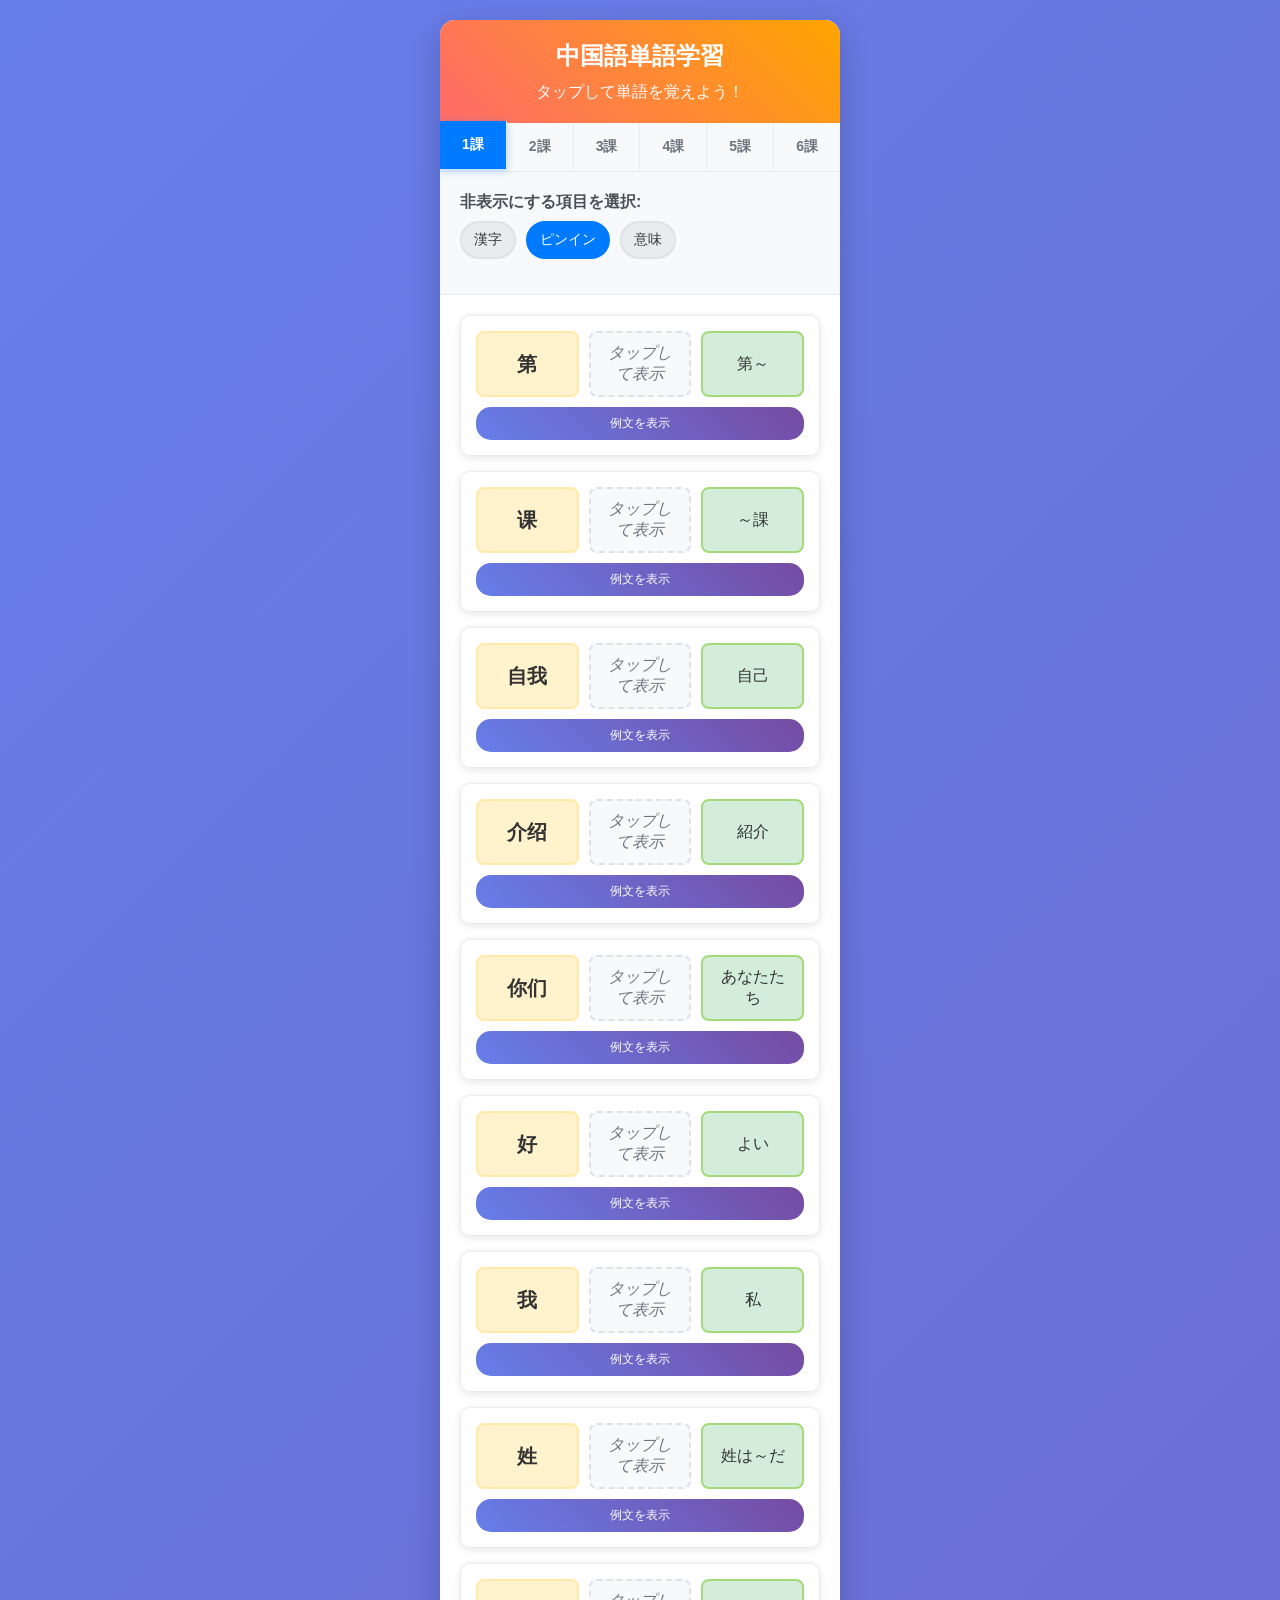
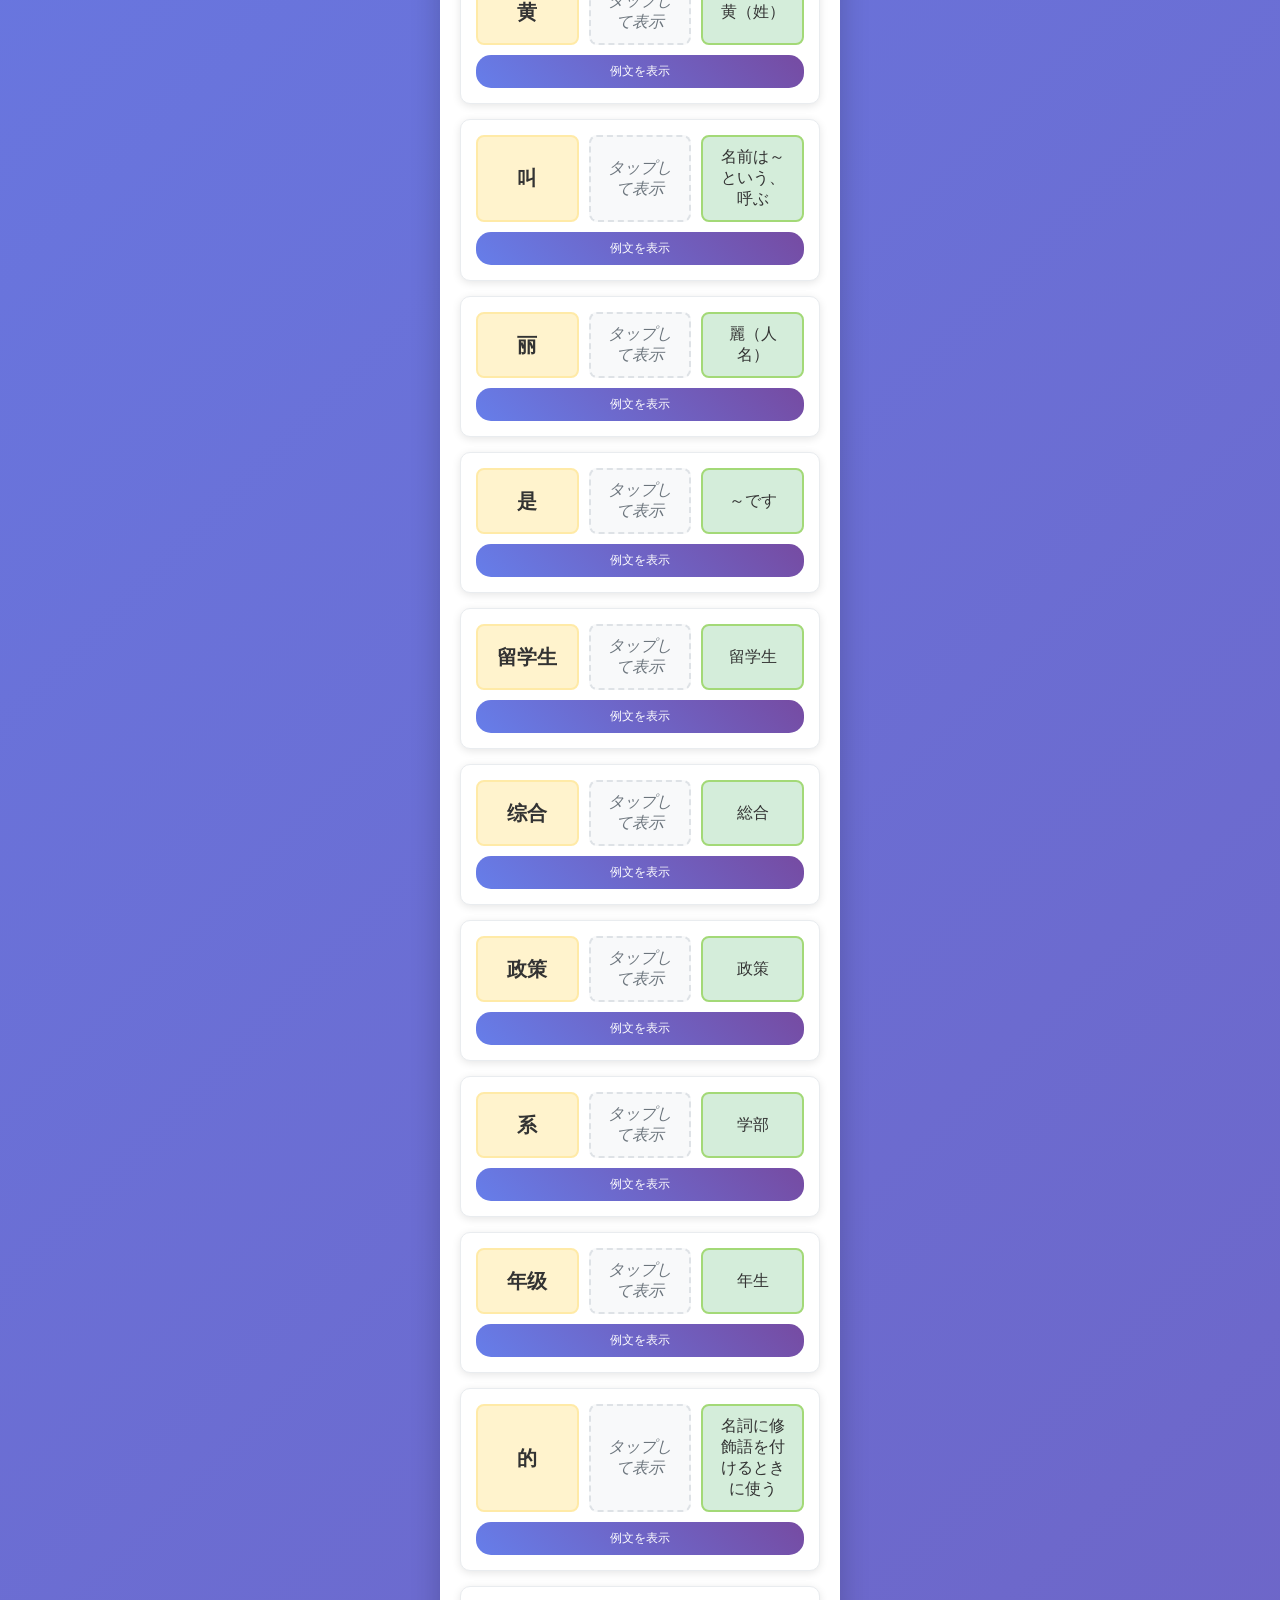
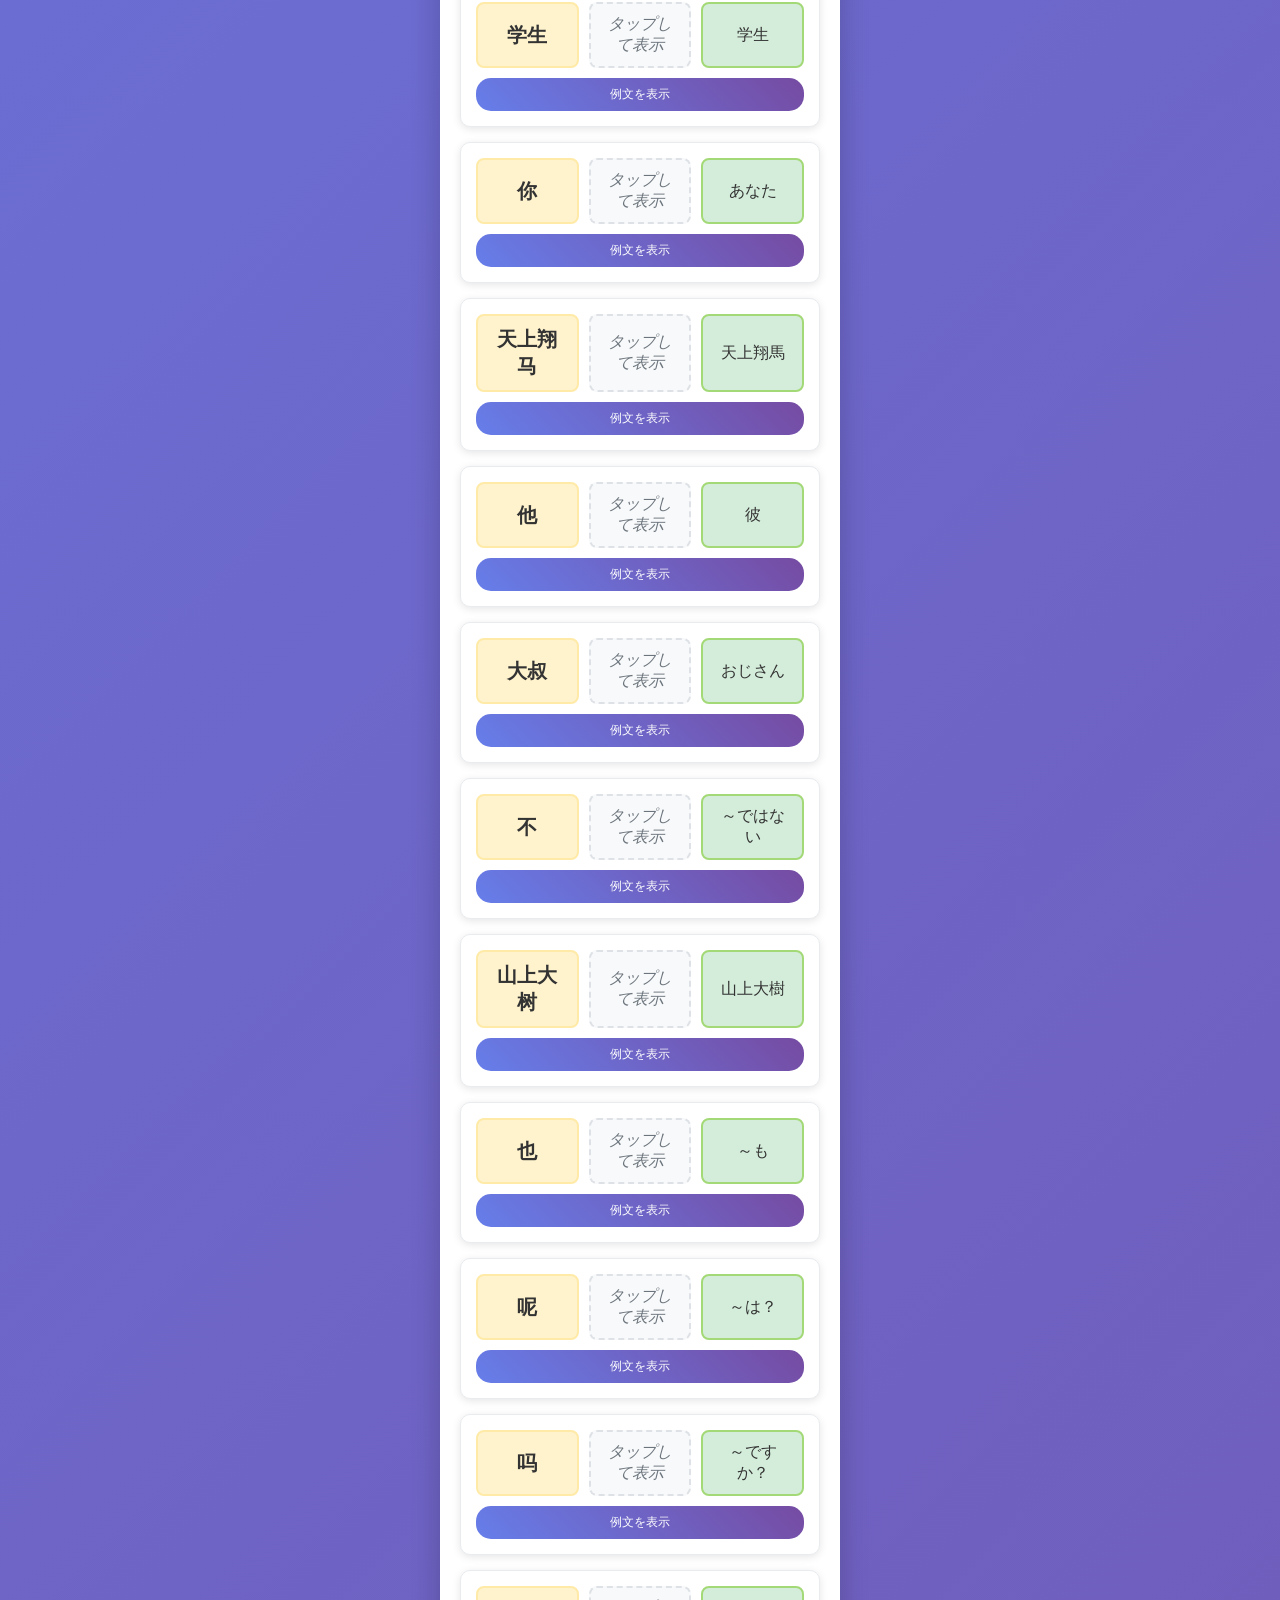
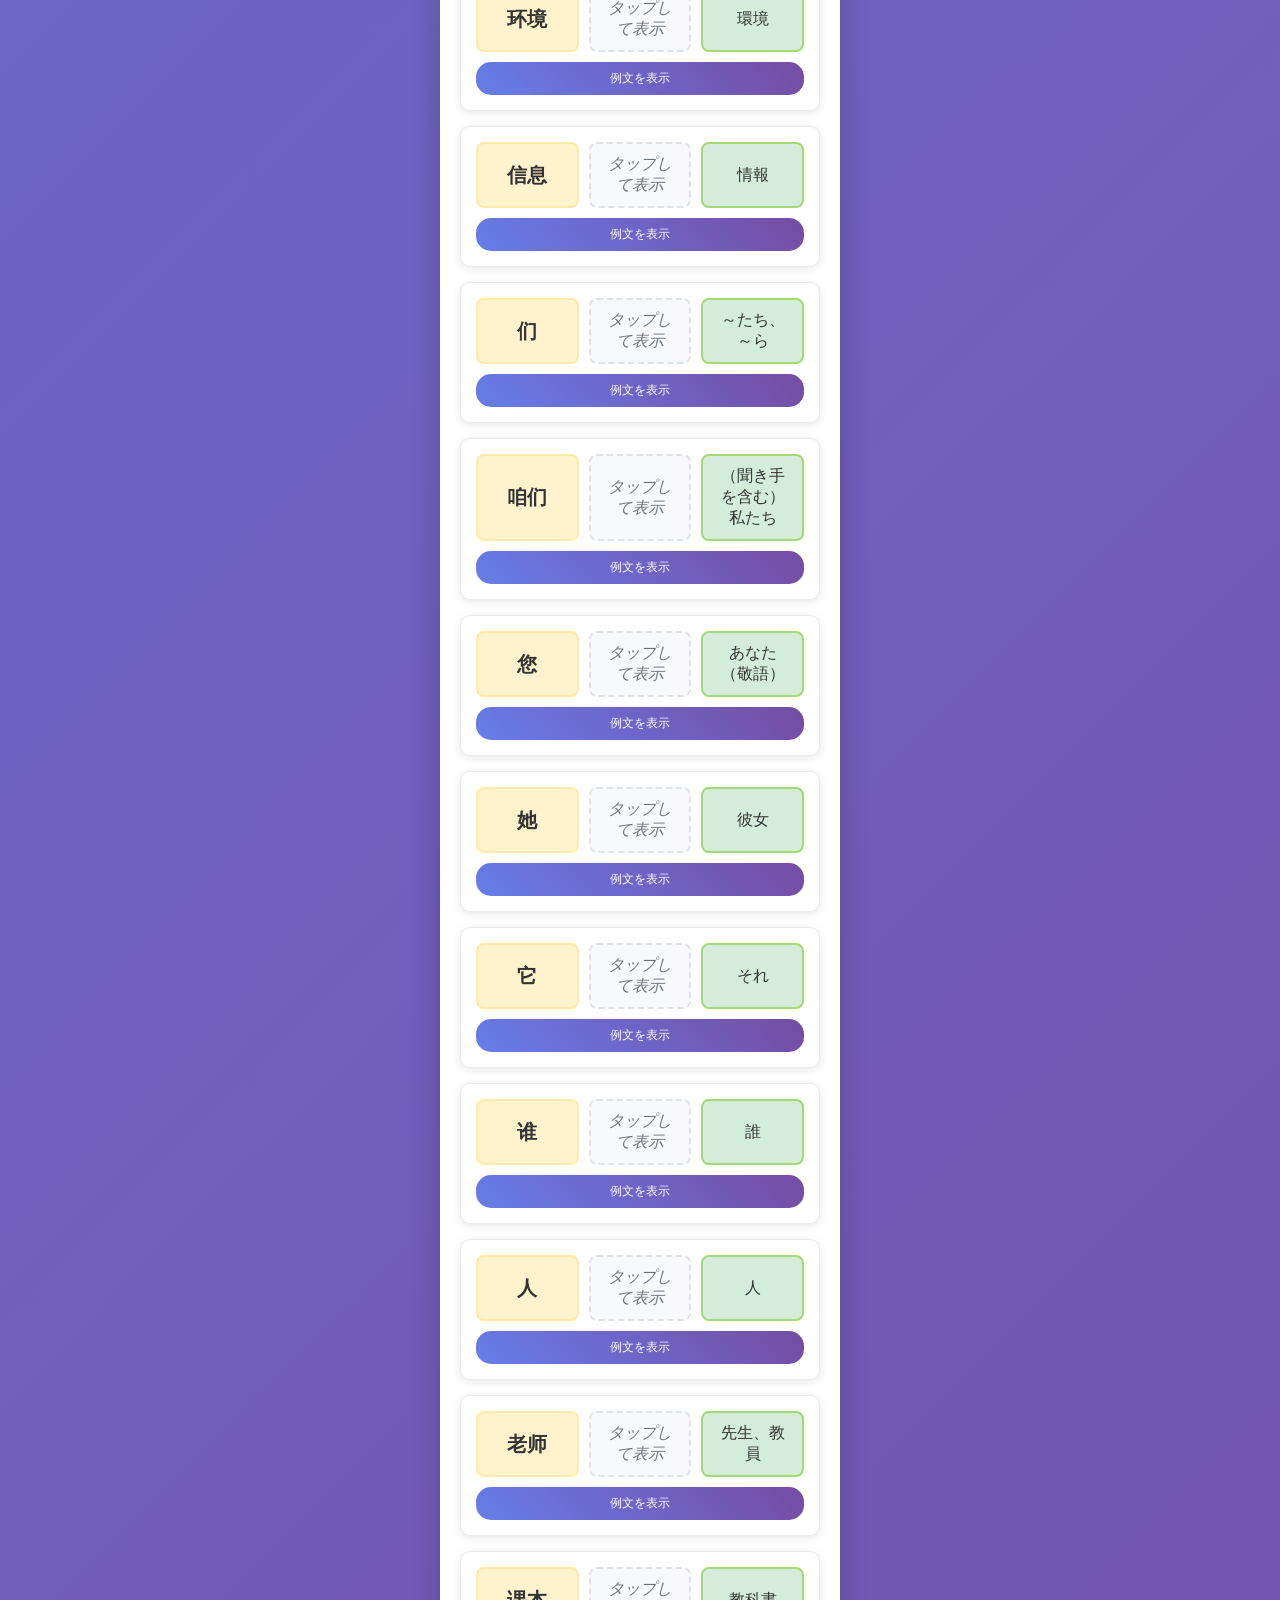
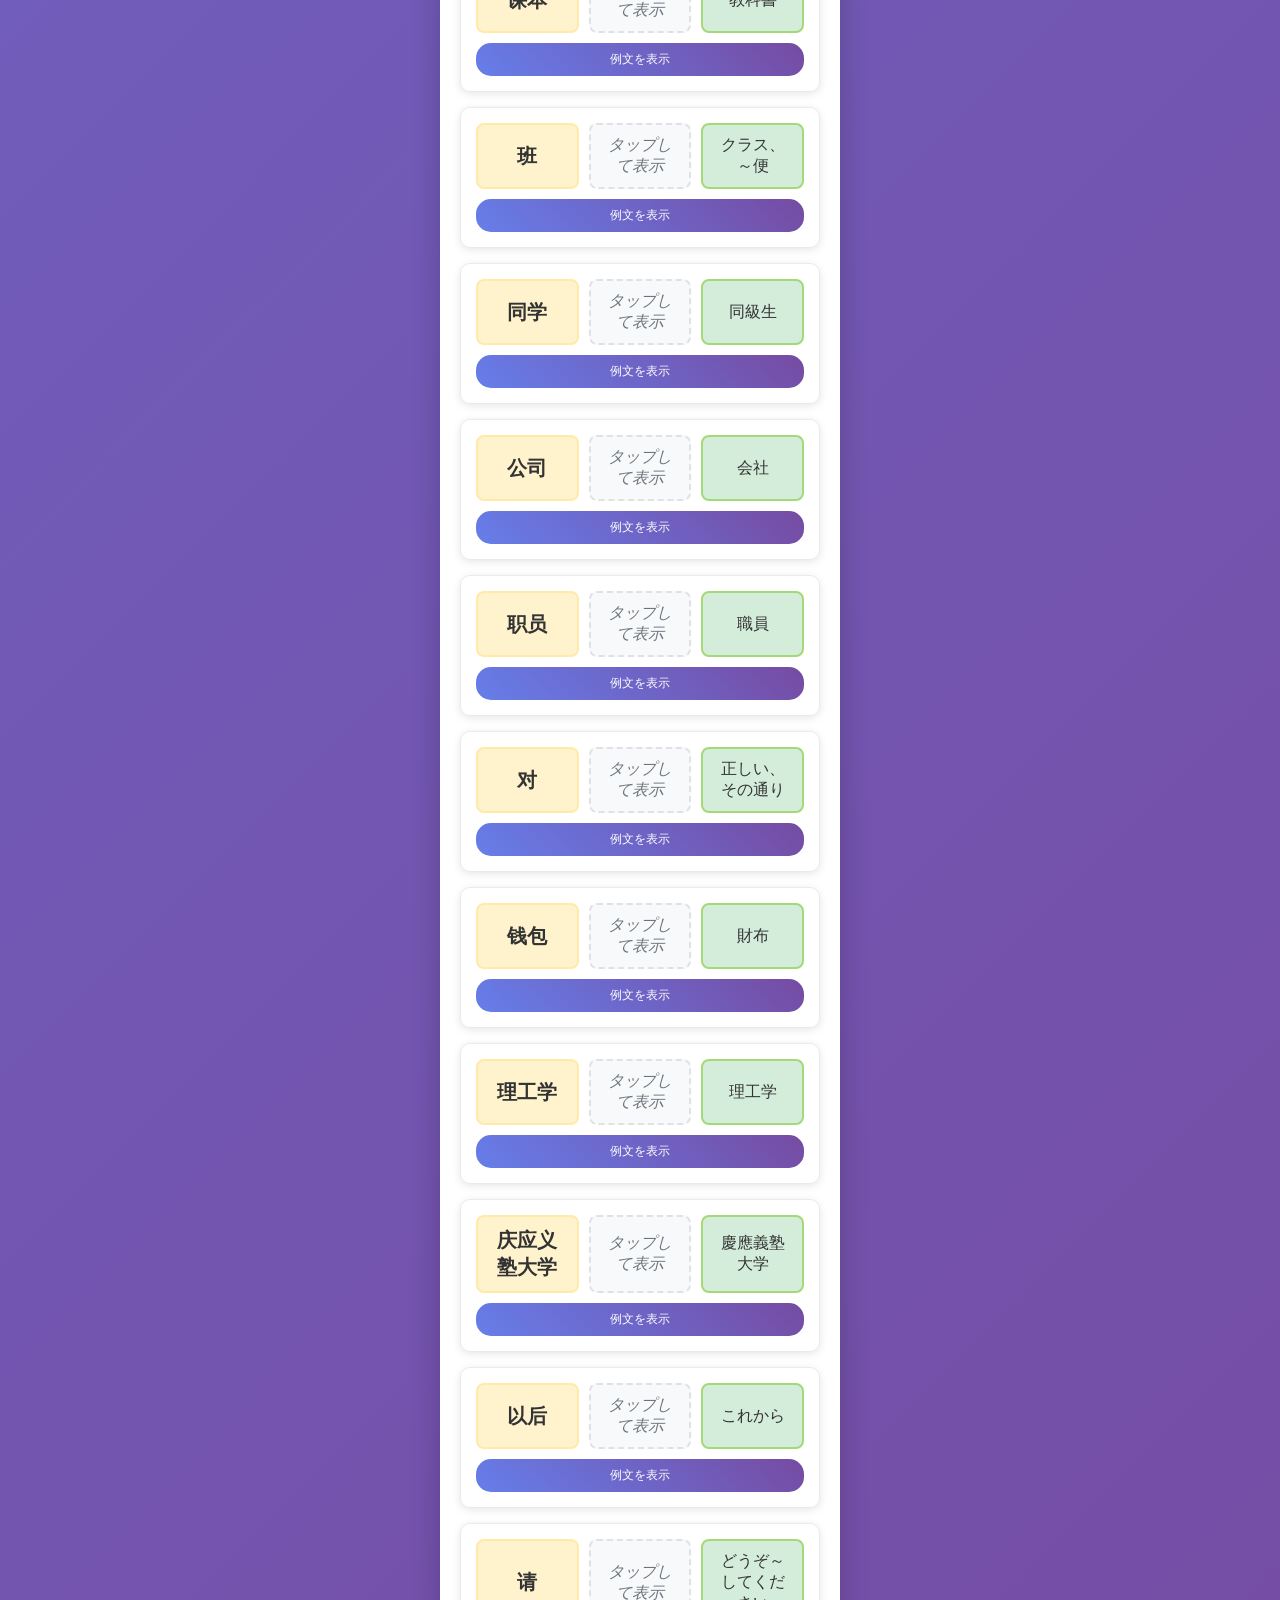
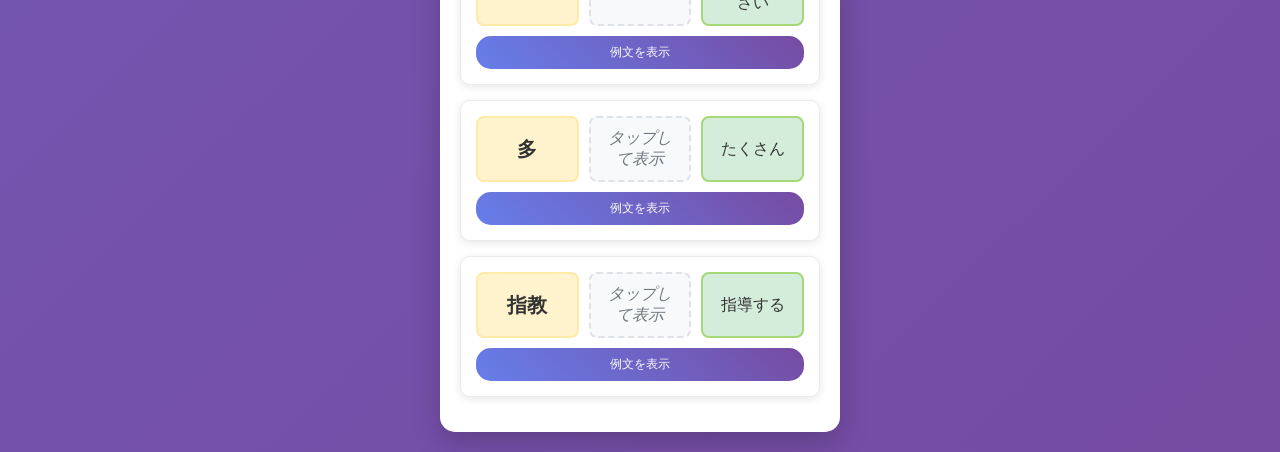
==== index.html @ 5ad37750 "Create index.html" ====
<!DOCTYPE html>
<html lang="ja">
<head>
    <meta charset="UTF-8">
    <meta name="viewport" content="width=device-width, initial-scale=1.0">
    <title>中国語単語学習</title>
    <style>
        * {
            margin: 0;
            padding: 0;
            box-sizing: border-box;
        }

        body {
            font-family: 'Helvetica Neue', Arial, sans-serif;
            background: linear-gradient(135deg, #667eea 0%, #764ba2 100%);
            min-height: 100vh;
            padding: 20px;
            color: #333;
        }

        .container {
            max-width: 400px;
            margin: 0 auto;
            background: white;
            border-radius: 15px;
            box-shadow: 0 10px 30px rgba(0,0,0,0.2);
            overflow: hidden;
        }

        .header {
            background: linear-gradient(45deg, #ff6b6b, #ffa500);
            color: white;
            padding: 20px;
            text-align: center;
        }

        .header h1 {
            font-size: 24px;
            margin-bottom: 10px;
        }

        .lesson-tabs {
            display: flex;
            background: #f8f9fa;
            border-bottom: 1px solid #e9ecef;
        }

        .lesson-tab {
            flex: 1;
            padding: 15px 10px;
            background: #f8f9fa;
            border: none;
            cursor: pointer;
            font-size: 14px;
            font-weight: 600;
            color: #6c757d;
            transition: all 0.3s ease;
            border-right: 1px solid #e9ecef;
        }

        .lesson-tab:last-child {
            border-right: none;
        }

        .lesson-tab.active {
            background: #007bff;
            color: white;
            transform: translateY(-2px);
            box-shadow: 0 2px 8px rgba(0,123,255,0.3);
        }

        .lesson-tab:hover:not(.active) {
            background: #e9ecef;
        }

        .controls {
            padding: 20px;
            background: #f8f9fa;
            border-bottom: 1px solid #e9ecef;
        }

        .control-group {
            margin-bottom: 15px;
        }

        .control-group label {
            display: block;
            margin-bottom: 8px;
            font-weight: 600;
            color: #495057;
        }

        .hide-options {
            display: flex;
            gap: 10px;
            flex-wrap: wrap;
        }

        .hide-option {
            background: #e9ecef;
            border: 2px solid #dee2e6;
            padding: 8px 12px;
            border-radius: 20px;
            cursor: pointer;
            transition: all 0.3s ease;
            font-size: 14px;
        }

        .hide-option.active {
            background: #007bff;
            color: white;
            border-color: #007bff;
        }



        .word-list {
            padding: 20px;
        }

        .word-item {
            background: #ffffff;
            border: 1px solid #e9ecef;
            border-radius: 10px;
            margin-bottom: 15px;
            padding: 15px;
            box-shadow: 0 2px 8px rgba(0,0,0,0.1);
            transition: transform 0.2s ease;
        }

        .word-item:hover {
            transform: translateY(-2px);
            box-shadow: 0 4px 15px rgba(0,0,0,0.15);
        }

        .word-content {
            display: grid;
            grid-template-columns: 1fr 1fr 1fr;
            gap: 10px;
            margin-bottom: 10px;
        }

        .word-field {
            text-align: center;
            padding: 10px;
            border-radius: 8px;
            min-height: 50px;
            display: flex;
            align-items: center;
            justify-content: center;
            cursor: pointer;
            transition: all 0.3s ease;
        }

        .word-field.chinese {
            background: #fff3cd;
            border: 2px solid #ffeaa7;
            font-size: 20px;
            font-weight: bold;
        }

        .word-field.pinyin {
            background: #d1ecf1;
            border: 2px solid #a6d8e6;
            font-style: italic;
        }

        .word-field.meaning {
            background: #d4edda;
            border: 2px solid #a3d977;
        }

        .word-field.hidden {
            background: #f8f9fa;
            border: 2px dashed #dee2e6;
            color: #6c757d;
        }

        .word-field.hidden:hover {
            background: #e9ecef;
        }

        .example-btn {
            background: linear-gradient(45deg, #667eea, #764ba2);
            color: white;
            border: none;
            padding: 8px 15px;
            border-radius: 15px;
            cursor: pointer;
            font-size: 12px;
            transition: transform 0.2s ease;
            width: 100%;
        }

        .example-btn:hover {
            transform: scale(1.05);
        }

        .example-text {
            margin-top: 10px;
            padding: 10px;
            background: #f8f9fa;
            border-left: 4px solid #007bff;
            border-radius: 5px;
            font-size: 14px;
            line-height: 1.6;
        }

        .example-text.hidden {
            display: none;
        }

        .example-chinese {
            color: #d63384;
            font-weight: bold;
        }

        .example-translation {
            color: #6c757d;
            margin-top: 5px;
        }

        @media (max-width: 480px) {
            .lesson-tabs {
                flex-wrap: wrap;
            }
            
            .lesson-tab {
                font-size: 12px;
                padding: 10px 5px;
            }
            
            .word-content {
                grid-template-columns: 1fr;
                gap: 8px;
            }
            
            .word-field {
                min-height: 40px;
                font-size: 14px;
            }
            
            .word-field.chinese {
                font-size: 18px;
            }
        }
    </style>
</head>
<body>
    <div class="container">
        <div class="header">
            <h1>中国語単語学習</h1>
            <p>タップして単語を覚えよう！</p>
        </div>

        <div class="lesson-tabs">
            <button class="lesson-tab active" data-lesson="1">1課</button>
            <button class="lesson-tab" data-lesson="2">2課</button>
            <button class="lesson-tab" data-lesson="3">3課</button>
            <button class="lesson-tab" data-lesson="4">4課</button>
            <button class="lesson-tab" data-lesson="5">5課</button>
            <button class="lesson-tab" data-lesson="6">6課</button>
        </div>



        <div class="controls">
            <div class="control-group">
                <label>非表示にする項目を選択:</label>
                <div class="hide-options">
                    <div class="hide-option" data-field="chinese">漢字</div>
                    <div class="hide-option active" data-field="pinyin">ピンイン</div>
                    <div class="hide-option" data-field="meaning">意味</div>
                </div>
            </div>
        </div>

        <div class="word-list" id="wordList">
            <!-- 単語がここに表示されます -->
        </div>
    </div>

    <script>
        // 単語データ（配列形式：[漢字, ピンイン, 意味, 例文中国語, 例文日本語]）
        const lessons = {
            1:[
                ["第", "dì", "第～", "这是第一课。", "これは第一課です。"],
                ["课", "kè", "～課", "今天我们学习第一课。", "今日私たちは第一課を学習します。"],
                ["自我", "zìwǒ", "自己", "自我介绍很重要。", "自己紹介は重要です。"],
                ["介绍", "jièshào", "紹介", "请允许我介绍一下。", "紹介させてください。"],
                ["你们", "nǐmen", "あなたたち", "你们好吗？", "あなたたちは元気ですか？"],
                ["好", "hǎo", "よい", "今天天气很好。", "今日は天気がよいです。"],
                ["我", "wǒ", "私", "我是学生。", "私は学生です。"],
                ["姓", "xìng", "姓は～だ", "我姓黄。", "私の姓は黄です。"],
                ["黄", "Huáng", "黄（姓）", "黄老师很好。", "黄先生はとてもよい方です。"],
                ["叫", "jiào", "名前は～という、呼ぶ", "我叫丽。", "私の名前は麗といいます。"],
                ["丽", "Lì", "麗（人名）", "丽是我的名字。", "麗は私の名前です。"],
                ["是", "shì", "～です", "我是留学生。", "私は留学生です。"],
                ["留学生", "liúxuéshēng", "留学生", "他是留学生。", "彼は留学生です。"],
                ["综合", "zōnghé", "総合", "综合政策很重要。", "総合政策は重要です。"],
                ["政策", "zhèngcè", "政策", "政策很复杂。", "政策は複雑です。"],
                ["系", "xì", "学部", "我在政策系。", "私は政策学部にいます。"],
                ["年级", "niánjí", "年生", "我是一年级学生。", "私は一年生です。"],
                ["的", "de", "名詞に修飾語を付けるときに使う", "我的书。", "私の本。"],
                ["学生", "xuésheng", "学生", "学生要努力学习。", "学生は一生懸命勉強しなければなりません。"],
                ["你", "nǐ", "あなた", "你好吗？", "あなたは元気ですか？"],
                ["天上翔马", "Tiānshàng Xiángmǎ", "天上翔馬", "天上翔马是我的名字。", "天上翔馬は私の名前です。"],
                ["他", "tā", "彼", "他是老师。", "彼は先生です。"],
                ["大叔", "dàshū", "おじさん", "那个大叔很好。", "あのおじさんはとてもよい方です。"],
                ["不", "bù", "～ではない", "我不是老师。", "私は先生ではありません。"],
                ["山上大树", "Shānshàng Dàshù", "山上大樹", "山上大树是学生。", "山上大樹は学生です。"],
                ["也", "yě", "～も", "我也是学生。", "私も学生です。"],
                ["呢", "ne", "～は？", "你呢？", "あなたは？"],
                ["吗", "ma", "～ですか？", "你好吗？", "あなたは元気ですか？"],
                ["环境", "huánjìng", "環境", "环境很重要。", "環境は重要です。"],
                ["信息", "xìnxī", "情報", "这是重要信息。", "これは重要な情報です。"],
                ["们", "men", "～たち、～ら", "学生们很努力。", "学生たちは一生懸命です。"],
                ["咱们", "zánmen", "（聞き手を含む）私たち", "咱们一起学习。", "私たちは一緒に勉強しましょう。"],
                ["您", "nín", "あなた（敬語）", "您好。", "こんにちは（敬語）。"],
                ["她", "tā", "彼女", "她是老师。", "彼女は先生です。"],
                ["它", "tā", "それ", "它很重要。", "それは重要です。"],
                ["谁", "shéi", "誰", "谁是老师？", "誰が先生ですか？"],
                ["人", "rén", "人", "好人很多。", "よい人がたくさんいます。"],
                ["老师", "lǎoshī", "先生、教員", "老师很好。", "先生はとてもよい方です。"],
                ["课本", "kèběn", "教科書", "课本在桌子上。", "教科書は机の上にあります。"],
                ["班", "bān", "クラス、～便", "我们班很好。", "私たちのクラスはとてもよいです。"],
                ["同学", "tóngxué", "同級生", "同学们很友好。", "同級生たちはとても親切です。"],
                ["公司", "gōngsī", "会社", "公司很大。", "会社は大きいです。"],
                ["职员", "zhíyuán", "職員", "职员很忙。", "職員は忙しいです。"],
                ["对", "duì", "正しい、その通り", "对，你说得对。", "そうです、あなたの言うとおりです。"],
                ["钱包", "qiánbāo", "財布", "钱包在哪里？", "財布はどこにありますか？"],
                ["理工学", "lǐgōngxué", "理工学", "理工学很难。", "理工学は難しいです。"],
                ["庆应义塾大学", "Qìngyìng yìshú dàxué", "慶應義塾大学", "庆应义塾大学很有名。", "慶應義塾大学はとても有名です。"],
                ["以后", "yǐhòu", "これから", "以后请多指教。", "これからよろしくお願いします。"],
                ["请", "qǐng", "どうぞ～してください", "请坐。", "どうぞ座ってください。"],
                ["多", "duō", "たくさん", "书很多。", "本がたくさんあります。"],
                ["指教", "zhǐjiào", "指導する", "请多指教。", "どうぞご指導ください。"]
                ],
            2:[
                ["去", "qù", "行く", "我去食堂。", "私は食堂に行きます。"],
                ["食堂", "shítáng", "食堂", "食堂的饭很好吃。", "食堂のご飯はとても美味しいです。"],
                ["今天", "jīntiān", "今日", "今天天气很好。", "今日は天気がよいです。"],
                ["中午", "zhōngwǔ", "昼", "中午我们吃饭。", "昼に私たちは食事をします。"],
                ["一起", "yìqǐ", "一緒に", "我们一起去吧。", "私たちは一緒に行きましょう。"],
                ["吃饭", "chīfàn", "食事をする", "你吃饭了吗？", "あなたは食事をしましたか？"],
                ["吧", "ba", "～しましょう、～でしょう？", "我们去吧。", "私たちは行きましょう。"],
                ["啊", "a", "感嘆や語気を和らげる役割を果たす", "好啊！", "いいですね！"],
                ["哪儿", "nǎr", "どこ", "你去哪儿？", "あなたはどこに行きますか？"],
                ["车站", "chēzhàn", "駅", "车站附近有很多店。", "駅の近くにはたくさんの店があります。"],
                ["附近", "fùjìn", "近く", "学校附近很方便。", "学校の近くはとても便利です。"],
                ["有", "yǒu", "ある、いる", "这里有很多人。", "ここにはたくさんの人がいます。"],
                ["牛排", "niúpái", "ステーキ", "牛排很好吃。", "ステーキはとても美味しいです。"],
                ["店", "diàn", "店", "这个店很有名。", "この店はとても有名です。"],
                ["那儿", "nàr", "そこ、あそこ", "那儿有什么？", "そこには何がありますか？"],
                ["减肥", "jiǎnféi", "ダイエットをする", "我在减肥。", "私はダイエットをしています。"],
                ["吃", "chī", "食べる", "我吃中国菜。", "私は中国料理を食べます。"],
                ["学校", "xuéxiào", "学校", "学校很大。", "学校は大きいです。"],
                ["这儿", "zhèr", "ここ", "这儿很安静。", "ここはとても静かです。"],
                ["什么", "shénme", "何", "你吃什么？", "あなたは何を食べますか？"],
                ["好吃", "hǎochī", "（食べて）美味しい", "这个菜很好吃。", "この料理はとても美味しいです。"],
                ["中国菜", "zhōngguócài", "中国料理", "我喜欢中国菜。", "私は中国料理が好きです。"],
                ["很", "hěn", "とても", "今天很热。", "今日はとても暑いです。"],
                ["经常", "jīngcháng", "いつも", "我经常去图书馆。", "私はいつも図書館に行きます。"],
                ["这个", "zhège", "これ、この", "这个很好。", "これはとてもよいです。"],
                ["拉面", "lāmiàn", "ラーメン", "拉面很好吃。", "ラーメンはとても美味しいです。"],
                ["饺子", "jiǎozi", "餃子", "饺子是中国菜。", "餃子は中国料理です。"],
                ["套餐", "tàocān", "セット", "套餐很便宜。", "セットはとても安いです。"],
                ["说", "shuō", "言う、話す", "老师说得很好。", "先生はとても上手に話します。"],
                ["都", "dōu", "すべて、全部", "我们都去。", "私たちは皆行きます。"],
                ["主食", "zhǔshí", "主食", "米饭是主食。", "ご飯は主食です。"],
                ["呀", "ya", "感嘆や語気を和らげる役割を果たす", "好呀！", "いいですね！"],
                ["菜", "cài", "料理", "这个菜很辣。", "この料理はとても辛いです。"],
                ["这", "zhè", "これ、この", "这是我的书。", "これは私の本です。"],
                ["些", "xiē", "～ら", "这些书很好。", "これらの本はとてもよいです。"],
                ["这里", "zhèli", "ここ", "这里很安静。", "ここはとても静かです。"],
                ["那", "nà", "それ、あれ、その、あの", "那是什么？", "それは何ですか？"],
                ["那个", "nàge", "それ、あれ、その、あの", "那个人是谁？", "あの人は誰ですか？"],
                ["那里", "nàli", "そこ", "那里有什么？", "そこには何がありますか？"],
                ["哪", "nǎ", "どれ、どの", "哪个好？", "どれがよいですか？"],
                ["哪个", "nǎge", "どれ、どの", "哪个是你的？", "どれがあなたのですか？"],
                ["哪里", "nǎli", "どこ", "你去哪里？", "あなたはどこに行きますか？"],
                ["学习", "xuéxí", "学ぶ、勉強する", "我学习汉语。", "私は中国語を勉強します。"],
                ["汉语", "Hànyǔ", "中国語", "汉语很难。", "中国語は難しいです。"],
                ["图书馆", "túshūguǎn", "図書館", "图书馆很安静。", "図書館はとても静かです。"],
                ["有点儿", "yǒudiǎnr", "少し（話者にとってマイナスのニュアンスを含むことがある）", "今天有点儿冷。", "今日は少し寒いです。"],
                ["非常", "fēicháng", "非常に", "今天非常热。", "今日は非常に暑いです。"],
                ["特别", "tèbié", "特に", "这个特别好。", "これは特によいです。"],
                ["三明治", "sānmíngzhì", "サンドウィッチ", "三明治很好吃。", "サンドウィッチはとても美味しいです。"],
                ["贵", "guì", "高い", "这个很贵。", "これはとても高いです。"],
                ["不太", "bú tài", "あまり～ない", "不太好。", "あまりよくありません。"],
                ["教室", "jiàoshì", "教室", "教室很大。", "教室は大きいです。"],
                ["星巴克", "Xīngbākè", "スターバックス", "星巴克的咖啡很好。", "スターバックスのコーヒーはとてもよいです。"],
                ["喝", "hē", "飲む", "我喝茶。", "私はお茶を飲みます。"],
                ["茶", "chá", "お茶", "中国茶很好。", "中国茶はとてもよいです。"],
                ["不过", "búguò", "ただし、でも", "很好，不过有点儿贵。", "とてもよいですが、少し高いです。"],
                ["羡慕", "xiànmù", "羨ましい", "我很羡慕你。", "私はあなたがとても羨ましいです。"],
                ["和", "hé", "～と", "我和你一起去。", "私とあなたは一緒に行きます。"],
                ["辣", "là", "辛い", "这个菜很辣。", "この料理はとても辛いです。"],
                ["冰激凌", "bīngjīlíng", "アイスクリーム", "冰激凌很甜。", "アイスクリームはとても甘いです。"],
                ["杏仁豆腐", "xìngrén dòufu", "杏仁豆腐", "杏仁豆腐很好吃。", "杏仁豆腐はとても美味しいです。"],
                ["咸", "xián", "塩辛い、しょっぱい", "这个菜很咸。", "この料理はとても塩辛いです。"],
                ["甜", "tián", "甘い", "这个很甜。", "これはとても甘いです。"]
                ],
            3:[
                ["家", "jiā", "家", "我的家在横滨。", "私の家は横浜にあります。"],
                ["在", "zài", "ある、いる", "我在家里。", "私は家にいます。"],
                ["横滨", "Héngbīn", "横浜", "横滨很漂亮。", "横浜はとても美しいです。"],
                ["宿舍", "sùshè", "寮", "我住在宿舍里。", "私は寮に住んでいます。"],
                ["和", "hé", "～と", "我和家人一起住。", "私は家族と一緒に住んでいます。"],
                ["家人", "jiārén", "家族", "我的家人很好。", "私の家族はとてもよいです。"],
                ["在", "zài", "～で", "我在学校学习。", "私は学校で勉強しています。"],
                ["外面", "wàimiàn", "外", "外面很冷。", "外はとても寒いです。"],
                ["租", "zū", "借りる", "我租房子。", "私は家を借りています。"],
                ["房子", "fángzi", "家、家屋", "这个房子很大。", "この家はとても大きいです。"],
                ["个", "ge", "～個", "一个苹果。", "一個のリンゴ。"],
                ["做", "zuò", "作る", "我做饭。", "私は料理を作ります。"],
                ["打扫", "dǎsǎo", "掃除をする", "我打扫房间。", "私は部屋を掃除します。"],
                ["房间", "fángjiān", "部屋", "房间很干净。", "部屋はとても清潔です。"],
                ["洗", "xǐ", "洗う", "我洗衣服。", "私は洋服を洗います。"],
                ["衣服", "yīfu", "衣服", "这件衣服很漂亮。", "この洋服はとても美しいです。"],
                ["会", "huì", "～できる（習得）、～だろう（推測）", "我会说中文。", "私は中国語を話すことができます。"],
                ["真", "zhēn", "本当に", "真好！", "本当によいです！"],
                ["厉害", "lìhai", "すごい、酷い", "你真厉害！", "あなたは本当にすごいです！"],
                ["跟", "gēn", "～と", "我跟你一起去。", "私はあなたと一緒に行きます。"],
                ["别", "bié", "～するな", "别着急。", "急がないでください。"],
                ["多嘴", "duōzuǐ", "差し出口をはさむ", "别多嘴。", "差し出口をはさまないでください。"],
                ["问", "wèn", "尋ねる", "我问老师。", "私は先生に尋ねます。"],
                ["呢", "ne", "～している", "你在做什么呢？", "あなたは何をしていますか？"],
                ["生活", "shēnghuó", "生活", "生活很快乐。", "生活はとても楽しいです。"],
                ["兄弟", "xiōngdì", "兄弟", "我有两个兄弟。", "私には二人の兄弟がいます。"],
                ["姐妹", "jiěmèi", "姉妹", "她有三个姐妹。", "彼女には三人の姉妹がいます。"],
                ["还", "hái", "また、さらに", "我还要学习。", "私はまた勉強しなければなりません。"],
                ["只", "zhī", "動物、鳥、虫を数える", "一只猫。", "一匹の猫。"],
                ["猫", "māo", "猫", "猫很可爱。", "猫はとても可愛いです。"],
                ["以前", "yǐqián", "以前", "以前我住在东京。", "以前私は東京に住んでいました。"],
                ["计划", "jìhuà", "計画", "我有一个计划。", "私には計画があります。"],
                ["生育", "shēngyù", "出産", "计划生育很重要。", "計画出産は重要です。"],
                ["上", "shàng", "上、前の", "书在桌子上。", "本は机の上にあります。"],
                ["下", "xià", "下、次の", "下课了。", "授業が終わりました。"],
                ["前", "qián", "前", "学校前面有公园。", "学校の前に公園があります。"],
                ["后", "hòu", "後ろ", "房子后面有花园。", "家の後ろに庭があります。"],
                ["里", "lǐ", "中", "房间里很安静。", "部屋の中はとても静かです。"],
                ["外", "wài", "外", "外面下雨了。", "外は雨が降っています。"],
                ["左", "zuǒ", "左", "银行在左边。", "銀行は左側にあります。"],
                ["右", "yòu", "右", "邮局在右边。", "郵便局は右側にあります。"],
                ["旁", "páng", "隣", "学校旁边有书店。", "学校の隣に本屋があります。"],
                ["东", "dōng", "東", "东京在东边。", "東京は東にあります。"],
                ["南", "nán", "南", "南方很暖和。", "南は暖かいです。"],
                ["西", "xī", "西", "西边有山。", "西には山があります。"],
                ["北", "běi", "北", "北方很冷。", "北は寒いです。"],
                ["地铁", "dìtiě", "地下鉄", "我坐地铁去上班。", "私は地下鉄に乗って通勤します。"],
                ["办公室", "bàngōngshì", "事務室、研究室", "办公室很安静。", "事務室はとても静かです。"],
                ["明天", "míngtiān", "明日", "明天去海边。", "明日海辺に行きます。"],
                ["海边", "hǎibiān", "海辺", "海边很美。", "海辺はとても美しいです。"],
                ["怕", "pà", "恐れる、心配する", "我怕晒黑。", "私は日焼けを恐れています。"],
                ["晒黑", "shàihēi", "日に焼ける", "夏天容易晒黑。", "夏は日に焼けやすいです。"],
                ["熟", "shú", "よく知っている", "我们很熟。", "私たちはとてもよく知っています。"],
                ["最", "zuì", "最も", "最好的朋友。", "最もよい友だち。"],
                ["要好", "yàohǎo", "仲良くする", "我们要好。", "私たちは仲良くしています。"],
                ["朋友", "péngyou", "友だち", "朋友很重要。", "友だちは重要です。"],
                ["一点儿", "yìdiǎnr", "少し", "一点儿时间。", "少しの時間。"],
                ["着急", "zháojí", "急いでいる", "别着急。", "急がないでください。"],
                ["这么", "zhème", "こんなに", "这么好！", "こんなによい！"],
                ["东西", "dōngxi", "もの", "这个东西很好。", "このものはとてもよいです。"],
                ["笔", "bǐ", "ペン", "我买了一支笔。", "私はペンを一本買いました。"],
                ["书", "shū", "本", "书很有趣。", "本はとても面白いです。"],
                ["狗", "gǒu", "犬", "狗很可爱。", "犬はとても可愛いです。"],
                ["苹果", "píngguǒ", "リンゴ", "苹果很甜。", "リンゴはとても甘いです。"],
                ["家具", "jiājù", "家具", "家具很新。", "家具はとても新しいです。"],
                ["筷子", "kuàizi", "箸", "用筷子吃饭。", "箸を使って食事をします。"],
                ["餐厅", "cāntīng", "レストラン", "餐厅的菜很好吃。", "レストランの料理はとても美味しいです。"],
                ["头发", "tóufà", "髪の毛", "头发很长。", "髪の毛はとても長いです。"],
                ["英语", "Yīngyǔ", "英語", "我学英语。", "私は英語を学びます。"],
                ["法语", "Fǎyǔ", "フランス語", "法语很难。", "フランス語は難しいです。"],
                ["长野", "Chángyě", "長野", "长野很美。", "長野はとても美しいです。"],
                ["寂寞", "jìmò", "寂しい", "一个人很寂寞。", "一人でいるととても寂しいです。"]
                ],
            4:[
                ["打工", "dǎgōng", "アルバイトをする", "我在餐厅打工。", "私はレストランでアルバイトをしています。"],
                ["要", "yào", "かかる、要する", "从家到公司要一个小时。", "家から会社まで1時間かかります。"],
                ["多长", "duōcháng", "どれくらい長い", "这条路有多长？", "この道はどれくらい長いですか？"],
                ["时间", "shíjiān", "時間", "你有时间吗？", "時間ありますか？"],
                ["从", "cóng", "～から", "我从北京来。", "私は北京から来ました。"],
                ["下午", "xiàwǔ", "午後", "我们下午去看电影吧。", "午後に映画を見に行きましょう。"],
                ["到", "dào", "～まで", "工作到晚上六点。", "仕事は夜6時までです。"],
                ["晚上", "wǎnshang", "夜", "晚上我想看书。", "夜に本を読みたいです。"],
                ["大概", "dàgài", "大体", "他大概三十岁。", "彼はだいたい30歳です。"],
                ["小时", "xiǎoshí", "～時間", "我们学了两个小时。", "私たちは2時間勉強しました。"],
                ["左右", "zuǒyòu", "～くらい", "要花五十元左右。", "50元くらいかかります。"],
                ["那", "nà", "それでは、じゃあ", "那我们走吧。", "じゃあ、行きましょう。"],
                ["巧", "qiǎo", "都合が良い", "你也来这儿，真巧！", "君もここに来てたの？本当に偶然だね！"],
                ["天", "tiān", "～日", "我三天后回家。", "私は3日後に帰ります。"],
                ["想", "xiǎng", "～したい", "我想吃拉面。", "ラーメンが食べたいです。"],
                ["参加", "cānjiā", "参加する", "他参加了比赛。", "彼は試合に参加しました。"],
                ["国际", "guójì", "国際", "这是一个国际会议。", "これは国際会議です。"],
                ["交流", "jiāoliú", "交流（する）", "我们常常交流文化。", "私たちはよく文化交流をします。"],
                ["俱乐部", "jùlèbù", "クラブ", "我加入了足球俱乐部。", "私はサッカークラブに入りました。"],
                ["活动", "huódòng", "活動", "这个活动很有趣。", "このイベントはとても面白いです。"],
                ["背后", "bèihòu", "背後", "他在我背后说话。", "彼は私の背後で話しています。"],
                ["坏话", "huàihuà", "悪口", "不要说别人的坏话。", "他人の悪口を言わないでください。"],
                ["哎呀", "āiyā", "あれ、まあ、おや", "哎呀，我忘了带钱包！", "あれ、財布を忘れた！"],
                ["冤枉", "yuānwàng", "無実の罪を着せる", "他是被冤枉的。", "彼は無実の罪を着せられました。"],
                ["周", "zhōu", "週", "我每周都去游泳。", "私は毎週泳ぎに行きます。"],
                ["没问题", "méi wèntí", "大丈夫", "放心，没问题。", "安心して、大丈夫です。"],
                ["中华街", "zhōnghuájiē", "中華街", "我们去中华街吃饭吧。", "中華街に食べに行こう。"],
                ["知道", "zhīdao", "知っている", "你知道这个人吗？", "この人を知っていますか？"],
                ["四川", "Sìchuān", "四川省", "四川菜很辣。", "四川料理はとても辛いです。"],
                ["正宗", "zhèngzōng", "本場の", "这是正宗的四川火锅。", "これは本場の四川火鍋です。"],
                ["自行车", "zìxíngchē", "自転車", "我每天骑自行车上学。", "私は毎日自転車で通学しています。"]
                ],
            5:[
                ["对", "duì", "～について", "我对历史很感兴趣。", "私は歴史にとても興味があります。"],
                ["世界", "shìjiè", "世界", "世界很大，也很精彩。", "世界は広く、素晴らしいです。"],
                ["遗产", "yíchǎn", "遺産", "长城是中国的重要文化遗产。", "万里の長城は中国の重要な文化遺産です。"],
                ["感兴趣", "gǎnxìngqu", "興味がある", "他对中国文化很感兴趣。", "彼は中国文化にとても興味があります。"],
                ["脸书", "Liǎnshū", "Facebook", "我在脸书上看到你的照片了。", "Facebookであなたの写真を見ました。"],
                ["照片", "zhàopiàn", "写真", "她给我看了一些旅游的照片。", "彼女は旅行の写真を見せてくれました。"],
                ["拍", "pāi", "撮る", "我们在清水寺拍了很多照片。", "私たちは清水寺でたくさん写真を撮りました。"],
                ["得", "de", "補語構造を作る助詞", "他说得很好。", "彼はとても上手に話しました。"],
                ["清水寺", "Qīngshuǐsì", "清水寺", "清水寺是京都有名的景点。", "清水寺は京都の有名な観光地です。"],
                ["二条城", "Èrtiáochéng", "二条城", "我们参观了二条城。", "私たちは二条城を見学しました。"],
                ["好", "hǎo", "とても", "这部电影好精彩。", "この映画はとても素晴らしいです。"],
                ["气派", "qìpai", "立派である", "这座建筑非常气派。", "この建物はとても立派です。"],
                ["京都", "Jīngdū", "京都", "我去年去了京都旅行。", "私は去年京都に旅行しました。"],
                ["旅游", "lǚyóu", "旅行する", "我们暑假去日本旅游。", "私たちは夏休みに日本へ旅行に行きます。"],
                ["了", "le", "～になった", "我学中文两年了。", "私は中国語を2年間勉強しています。"],
                ["暑假", "shǔjià", "夏休み", "暑假我打算去海边。", "夏休みに海へ行くつもりです。"],
                ["回国", "huí guó", "帰国する", "他明天回国。", "彼は明日帰国します。"],
                ["带", "dài", "連れる、持つ", "我带朋友去东京玩。", "友達を連れて東京に行きます。"],
                ["逛", "guàng", "ぶらぶらする", "我喜欢逛街。", "私は街をぶらぶらするのが好きです。"],
                ["在", "zài", "～している", "我在写作业。", "私は宿題をしています。"],
                ["聊", "liáo", "おしゃべりをする", "我们在咖啡馆聊天。", "私たちはカフェでおしゃべりしています。"],
                ["开心", "kāixīn", "楽しい", "和朋友在一起很开心。", "友達と一緒にいるととても楽しいです。"],
                ["打算", "dǎsuàn", "～するつもりだ", "我打算暑假去中国。", "私は夏休みに中国へ行くつもりです。"],
                ["能", "néng", "～できる", "我能说一点儿中文。", "私は少し中国語が話せます。"],
                ["错过", "cuòguò", "逃す", "我不想错过这次机会。", "このチャンスを逃したくありません。"],
                ["机会", "jīhuì", "機会", "这次是个很好的机会。", "今回はとても良いチャンスです。"],
                ["就", "jiù", "強調、すぐに", "他一到家就睡觉了。", "彼は家に着くとすぐ寝ました。"],
                ["订", "dìng", "予約する", "我已经订了机票。", "私はすでに飛行機のチケットを予約しました。"],
                ["机票", "jīpiào", "飛行機チケット", "你买机票了吗？", "飛行機のチケットを買いましたか？"],
                ["王羲之", "Wáng Xīzhī", "王羲之", "王羲之是著名的书法家。", "王羲之は有名な書道家です。"],
                ["字", "zì", "字", "他的字写得很好看。", "彼の字はとてもきれいです。"],
                ["开车", "kāichē", "車を運転する", "我每天自己开车上班。", "私は毎日車で通勤しています。"],
                ["年纪", "niánjì", "年齢", "她的年纪不小了。", "彼女はもう若くありません。"],
                ["秘密", "mìmì", "秘密", "这是个小秘密。", "これはちょっとした秘密です。"],
                ["事儿", "shìr", "事", "你有什么事儿？", "何かあったの？"],
                ["三国演义", "Sānguó yǎnyì", "三国演義", "我在读《三国演义》。", "私は『三国演義』を読んでいます。"],
                ["问题", "wèntí", "問題", "这个问题很难。", "この問題は難しいです。"],
                ["想", "xiǎng", "考える", "让我想一想。", "ちょっと考えさせてください。"],
                ["自由女神像", "Zìyóu nǚshén xiàng", "自由の女神像", "我想去看自由女神像。", "私は自由の女神像を見に行きたいです。"]
                ],
            6: [
                ["各地", "gèdì", "各地", "这个节日在中国各地都很受欢迎。", "この祭りは中国各地で人気があります。"],
                ["文化", "wénhuà", "文化", "我喜欢学习不同国家的文化。", "私はさまざまな国の文化を学ぶのが好きです。"],
                ["差异", "chāyì", "違い", "东西方文化有很大的差异。", "東洋と西洋の文化には大きな違いがあります。"],
                ["比", "bǐ", "～より", "今天比昨天冷。", "今日は昨日より寒いです。"],
                ["还", "hái", "まだ", "他还没来。", "彼はまだ来ていません。"],
                ["因为", "yīnwèi", "なぜなら", "我没去，因为下雨了。", "雨が降ったので行きませんでした。"],
                ["觉得", "juéde", "思う", "我觉得这本书很有意思。", "この本は面白いと思います。"],
                ["定", "dìng", "決める", "我们还没定去哪儿。", "私たちはまだどこに行くか決めていません。"],
                ["地方", "dìfang", "場所", "这个地方真漂亮。", "この場所は本当にきれいです。"],
                ["先", "xiān", "まず", "我们先吃饭，然后看电影。", "まずご飯を食べて、それから映画を見ましょう。"],
                ["北京", "Běijīng", "北京", "我去年去过北京。", "私は去年北京に行きました。"],
                ["然后", "ránhòu", "その後", "我下了课，然后去超市买东西。", "授業が終わったあと、スーパーに買い物に行きました。"],
                ["最后", "zuìhòu", "最後", "最后他还是来了。", "結局彼は来ました。"],
                ["上海", "Shànghǎi", "上海", "上海是一个现代化的大城市。", "上海は近代的な大都市です。"],
                ["飞机", "fēijī", "飛行機", "我坐飞机去上海。", "私は飛行機で上海へ行きます。"],
                ["回", "huí", "帰る", "他晚上八点回家。", "彼は夜8時に家に帰ります。"],
                ["太……了", "tài……le", "～すぎる", "这个菜太辣了。", "この料理は辛すぎます。"],
                ["双手", "shuāngshǒu", "両手", "他用双手捧着礼物。", "彼は両手でプレゼントを抱えていました。"],
                ["赞成", "zànchéng", "賛成する", "我完全赞成你的想法。", "私はあなたの考えに完全に賛成です。"],
                ["欸", "éi", "あれ", "欸？你怎么来了？", "あれ？君どうして来たの？"],
                ["离", "lí", "～まで", "学校离我家不远。", "学校は家から遠くありません。"],
                ["多远", "duōyuǎn", "どれくらい遠い", "从这里到机场有多远？", "ここから空港までどれくらい遠いですか？"],
                ["基本", "jīběn", "基本的である", "这是学习中文的基本知识。", "これは中国語学習の基本知識です。"],
                ["常识", "chángshí", "常識", "你说的是常识问题。", "あなたの言うことは常識の範囲です。"],
                ["机场", "jīchǎng", "空港", "我们早上七点去机场。", "私たちは朝7時に空港へ行きます。"],
                ["见面", "jiànmiàn", "会う", "我们明天见面吧。", "明日会いましょう。"],
                ["嘞", "lei", "断定の語気（文末助詞）", "他去学校嘞。", "彼は学校へ行きましたよ。"],
                ["不见不散", "bú jiàn bú sàn", "必ず会う", "我们在咖啡馆见，不见不散！", "カフェで会おう、必ずね！"],
                ["数学", "shùxué", "数学", "我最喜欢的科目是数学。", "私が一番好きな科目は数学です。"],
                ["作业", "zuòyè", "宿題", "今天的作业很多。", "今日の宿題は多いです。"],
                ["午饭", "wǔfàn", "昼食", "我们一起吃午饭吧。", "一緒にお昼を食べましょう。"],
                ["后", "hòu", "～の後", "吃饭后我们去散步。", "食事の後に散歩に行きましょう。"],
                ["篮球", "lánqiú", "バスケットボール", "他喜欢打篮球。", "彼はバスケットボールが好きです。"],
                ["比赛", "bǐsài", "試合", "今天有一场篮球比赛。", "今日はバスケットの試合があります。"],
                ["读", "dú", "進学する", "他在北京大学读硕士。", "彼は北京大学で修士課程を勉強しています。"],
                ["硕士", "shuòshì", "修士", "我想读硕士。", "私は修士課程に進学したいです。"],
                ["博士", "bóshì", "博士", "他是历史学博士。", "彼は歴史学の博士です。"],
                ["好人", "hǎorén", "良い人", "他真是个好人。", "彼は本当に良い人です。"],
                ["历史", "lìshǐ", "歴史", "我对中国历史很感兴趣。", "私は中国の歴史にとても興味があります。"],
                ["有意思", "yǒu yìsi", "面白い", "这个故事很有意思。", "この話はとても面白いです。"],
                ["男朋友", "nán péngyou", "彼氏", "她有一个很帅的男朋友。", "彼女にはとてもハンサムな彼氏がいます。"],
                ["名牌儿", "míngpáir", "ブランド", "她喜欢买名牌儿包。", "彼女はブランドのバッグを買うのが好きです。"],
                ["手提包", "shǒutíbāo", "ハンドバッグ", "这个手提包是新买的。", "このハンドバッグは新しく買ったものです。"],
                ["坚持", "jiānchí", "堅持する", "只要坚持，就会成功。", "諦めずに続ければきっと成功します。"],
                ["一会儿", "yíhuìr", "しばらくの間", "请等我一会儿。", "ちょっと待ってください。"],
                ["天气", "tiānqì", "天気", "今天的天气很好。", "今日は天気が良いです。"],
                ["昨天", "zuótiān", "昨日", "昨天我去了博物馆。", "昨日私は博物館に行きました。"],
                ["学", "xué", "学ぶ", "我学中文学了一年了。", "私は中国語を1年間勉強しています。"],
                ["待", "dāi", "滞在する", "我在日本待了两年。", "私は日本に2年間滞在しました。"],
                ["轻井泽", "Qīngjǐngzé", "軽井沢", "暑假我们去轻井泽避暑。", "夏休みに軽井沢に避暑に行きました。"],
                ["车", "chē", "車", "他有一辆新车。", "彼は新しい車を持っています。"],
                ["体验", "tǐyàn", "体験する", "我想体验日本文化。", "日本文化を体験してみたいです。"],
                ["拥有", "yōngyǒu", "持っている", "他拥有丰富的经验。", "彼は豊富な経験を持っています。"],
                ["悠久", "yōujiǔ", "悠久の", "中国有着悠久的历史。", "中国は悠久の歴史を持っています。"],
                ["多样性", "duōyàngxìng", "多様性", "这个国家有文化多样性。", "この国には文化の多様性があります。"],
                ["国家", "guójiā", "国家、国", "我来自一个小国家。", "私は小さな国から来ました。"],
                ["幸运", "xìngyùn", "幸運である", "我很幸运能遇见你。", "あなたに出会えてとても幸運です。"],
                ["期待", "qīdài", "楽しみである", "我很期待这次旅行。", "今回の旅行がとても楽しみです。"],
                ["旅行", "lǚxíng", "旅行、旅行する", "我喜欢一个人旅行。", "私は一人旅が好きです。"]
                ]
        };

        let currentLesson = 1;
        let hiddenFields = ['pinyin']; // デフォルトでピンインを非表示

        // 初期化
        function init() {
            setupLessonTabs();
            setupControls();
            loadLesson(currentLesson);
        }

        // 課タブの設定
        function setupLessonTabs() {
            document.querySelectorAll('.lesson-tab').forEach(tab => {
                tab.addEventListener('click', function() {
                    const lesson = parseInt(this.dataset.lesson);
                    switchLesson(lesson);
                });
            });
        }

        // 課の切り替え
        function switchLesson(lesson) {
            // アクティブタブの更新
            document.querySelectorAll('.lesson-tab').forEach(tab => {
                tab.classList.remove('active');
            });
            document.querySelector(`[data-lesson="${lesson}"]`).classList.add('active');

            currentLesson = lesson;
            loadLesson(lesson);
        }

        // 課の読み込み
        function loadLesson(lesson) {
            const words = lessons[lesson];
            renderWords(words);
        }

        // 単語リストを表示
        function renderWords(words) {
            const wordList = document.getElementById('wordList');
            wordList.innerHTML = '';

            words.forEach((word, index) => {
                const wordItem = document.createElement('div');
                wordItem.className = 'word-item';
                wordItem.innerHTML = `
                    <div class="word-content">
                        <div class="word-field chinese ${hiddenFields.includes('chinese') ? 'hidden' : ''}" 
                             data-field="chinese" data-index="${index}">
                            ${hiddenFields.includes('chinese') ? 'タップして表示' : word[0]}
                        </div>
                        <div class="word-field pinyin ${hiddenFields.includes('pinyin') ? 'hidden' : ''}" 
                             data-field="pinyin" data-index="${index}">
                            ${hiddenFields.includes('pinyin') ? 'タップして表示' : word[1]}
                        </div>
                        <div class="word-field meaning ${hiddenFields.includes('meaning') ? 'hidden' : ''}" 
                             data-field="meaning" data-index="${index}">
                            ${hiddenFields.includes('meaning') ? 'タップして表示' : word[2]}
                        </div>
                    </div>
                    <button class="example-btn" onclick="toggleExample(${currentLesson}, ${index})">例文を表示</button>
                    <div class="example-text hidden" id="example-${currentLesson}-${index}">
                        <div class="example-chinese">${word[3]}</div>
                        <div class="example-translation">${word[4]}</div>
                    </div>
                `;
                wordList.appendChild(wordItem);
            });

            // 単語フィールドのクリックイベント
            document.querySelectorAll('.word-field').forEach(field => {
                field.addEventListener('click', function() {
                    const fieldType = this.dataset.field;
                    const index = this.dataset.index;
                    
                    if (this.classList.contains('hidden')) {
                        this.classList.remove('hidden');
                        const fieldIndex = fieldType === 'chinese' ? 0 : fieldType === 'pinyin' ? 1 : 2;
                        this.textContent = words[index][fieldIndex];
                    }
                });
            });
        }

        // コントロールの設定
        function setupControls() {
            document.querySelectorAll('.hide-option').forEach(option => {
                option.addEventListener('click', function() {
                    const field = this.dataset.field;
                    
                    if (this.classList.contains('active')) {
                        this.classList.remove('active');
                        hiddenFields = hiddenFields.filter(f => f !== field);
                    } else {
                        this.classList.add('active');
                        hiddenFields.push(field);
                    }
                    
                    loadLesson(currentLesson);
                });
            });
        }

        // 例文の表示/非表示
        function toggleExample(lesson, index) {
            const exampleDiv = document.getElementById(`example-${lesson}-${index}`);
            const button = exampleDiv.previousElementSibling;
            
            if (exampleDiv.classList.contains('hidden')) {
                exampleDiv.classList.remove('hidden');
                button.textContent = '例文を隠す';
            } else {
                exampleDiv.classList.add('hidden');
                button.textContent = '例文を表示';
            }
        }

        // 初期化実行
        init();
    </script>
</body>
</html>
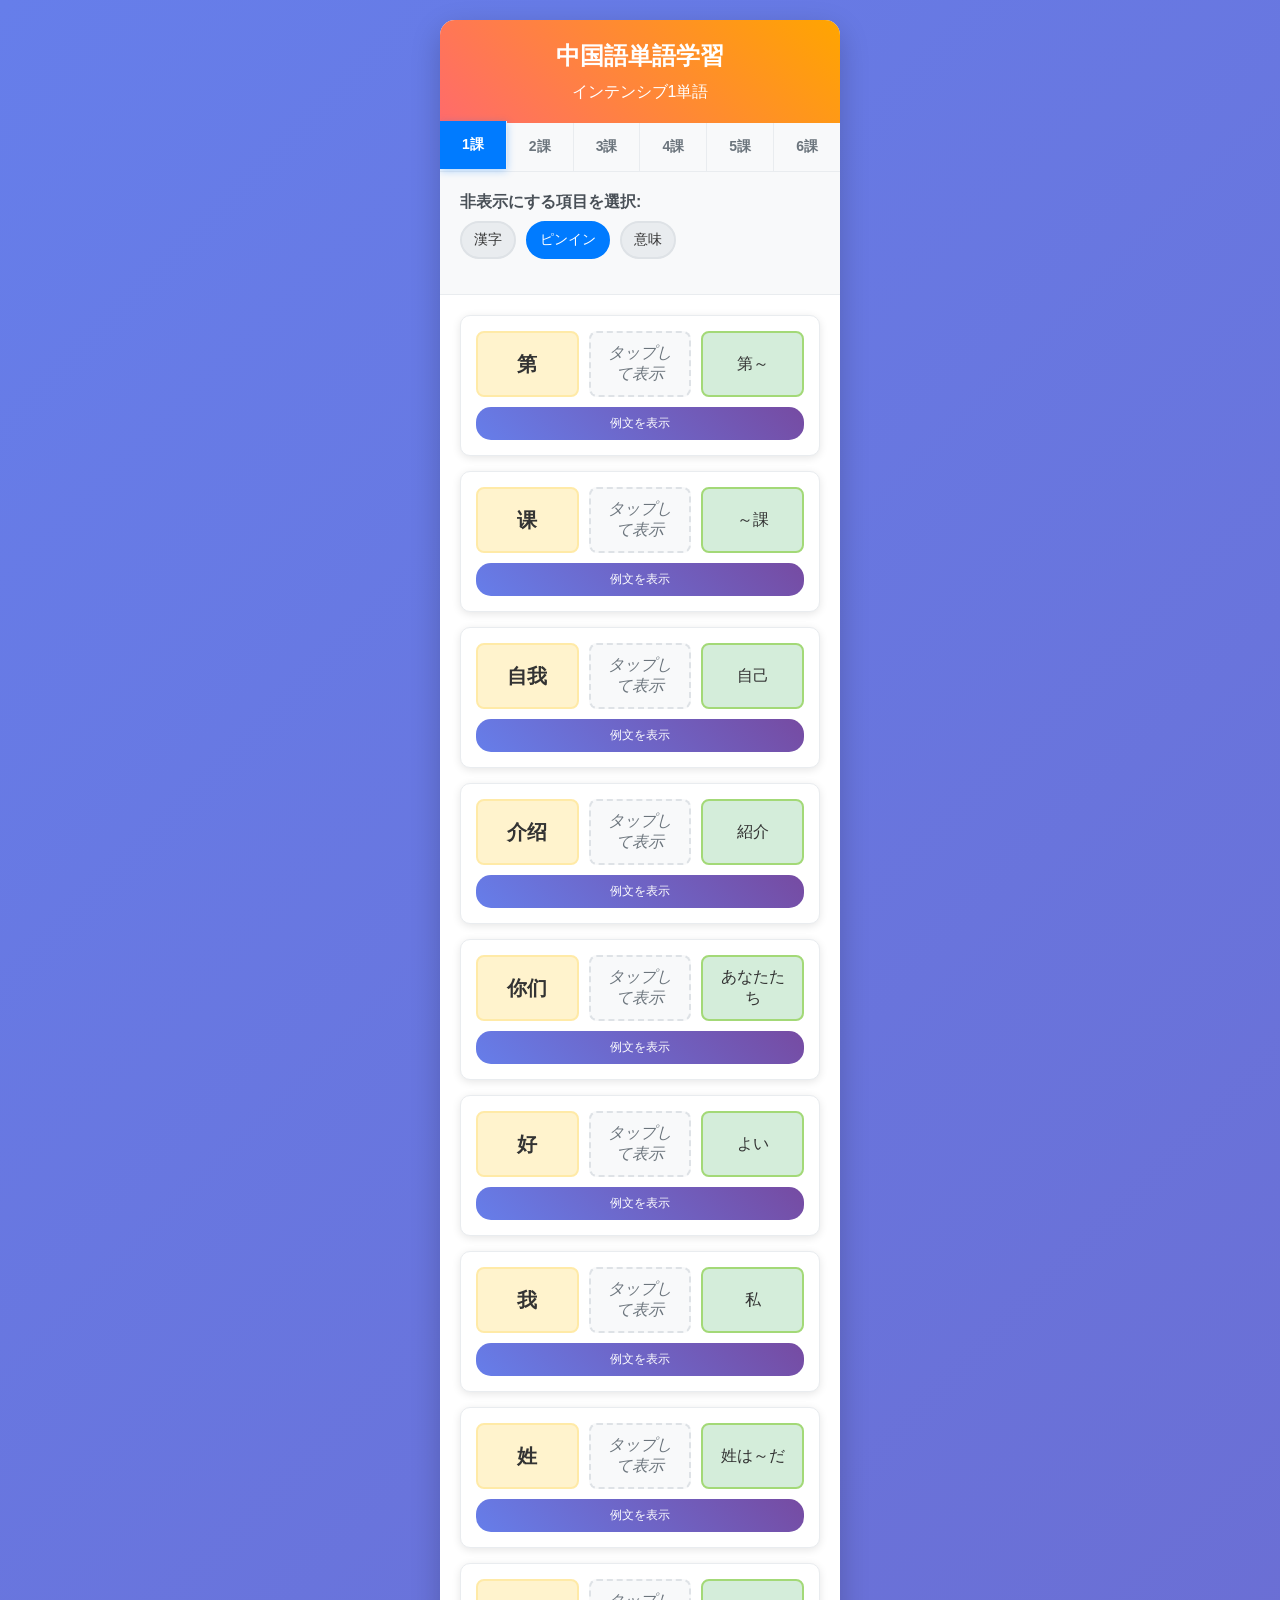
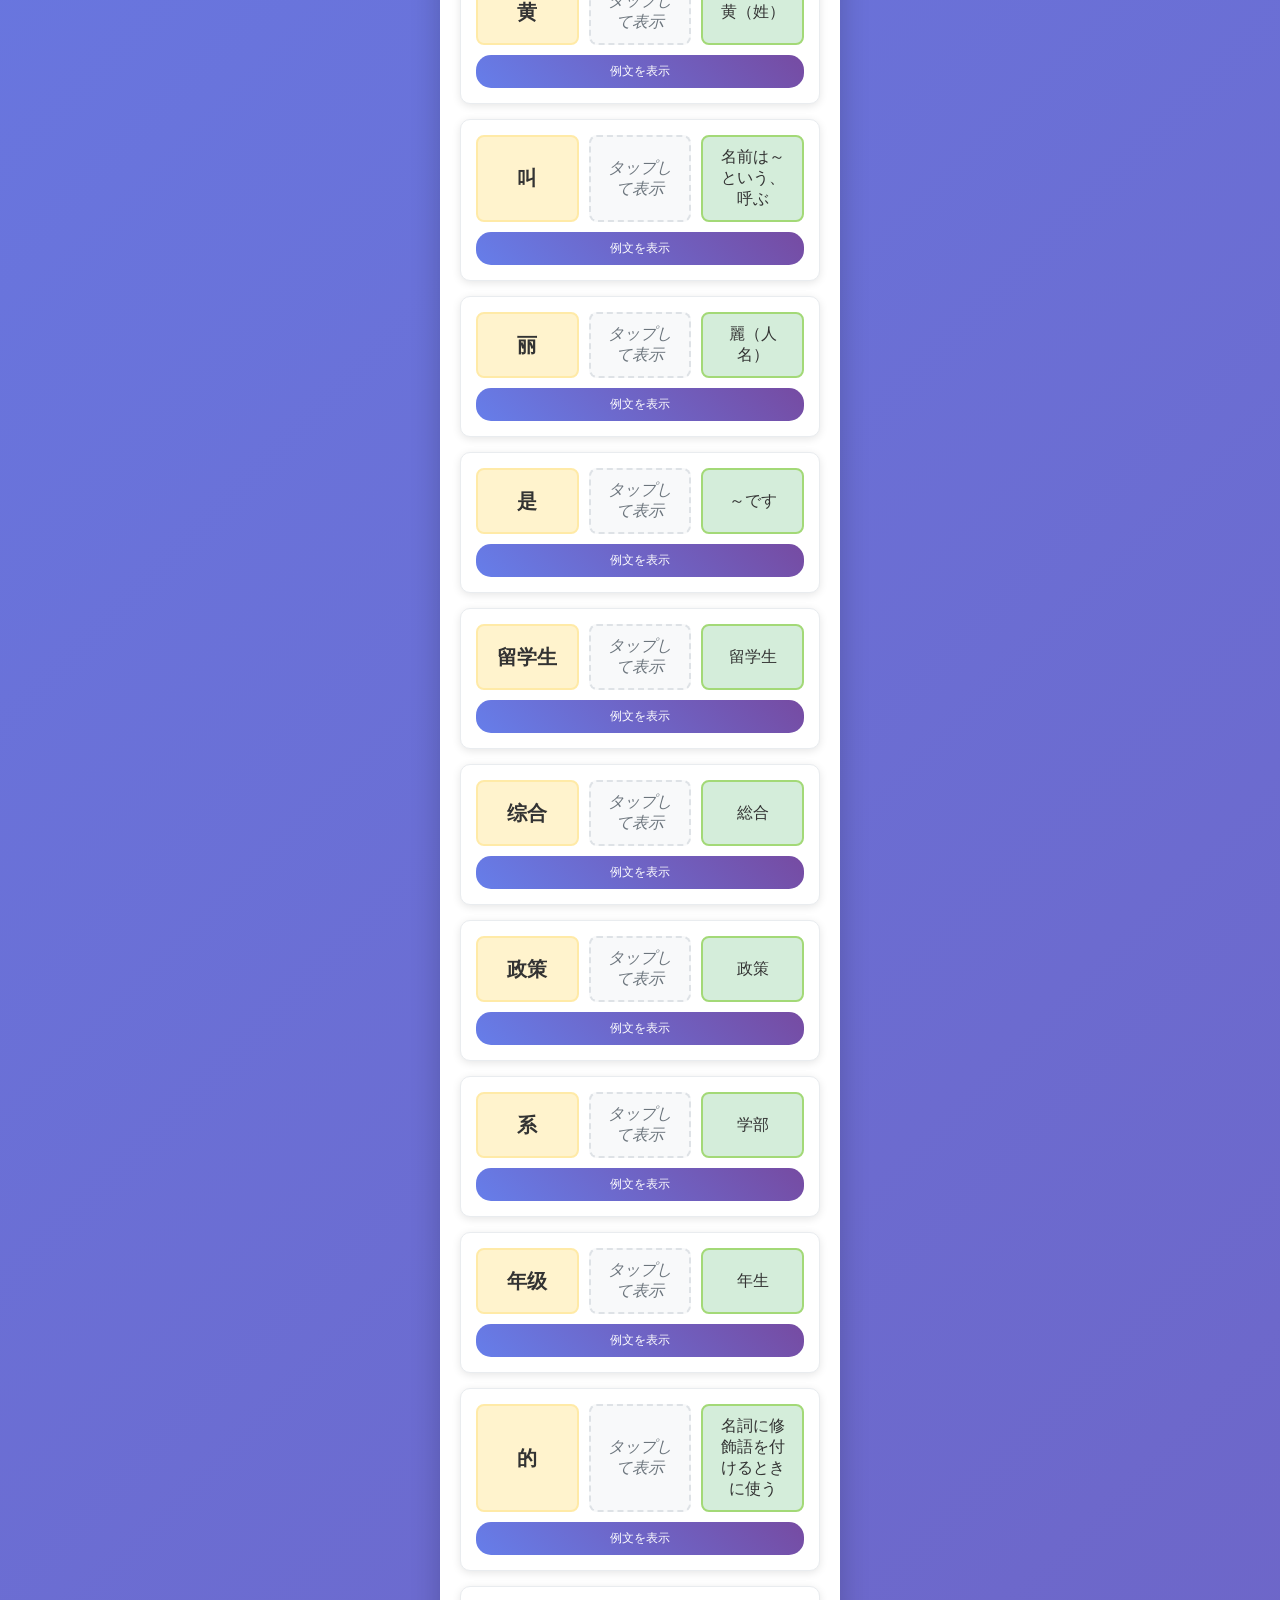
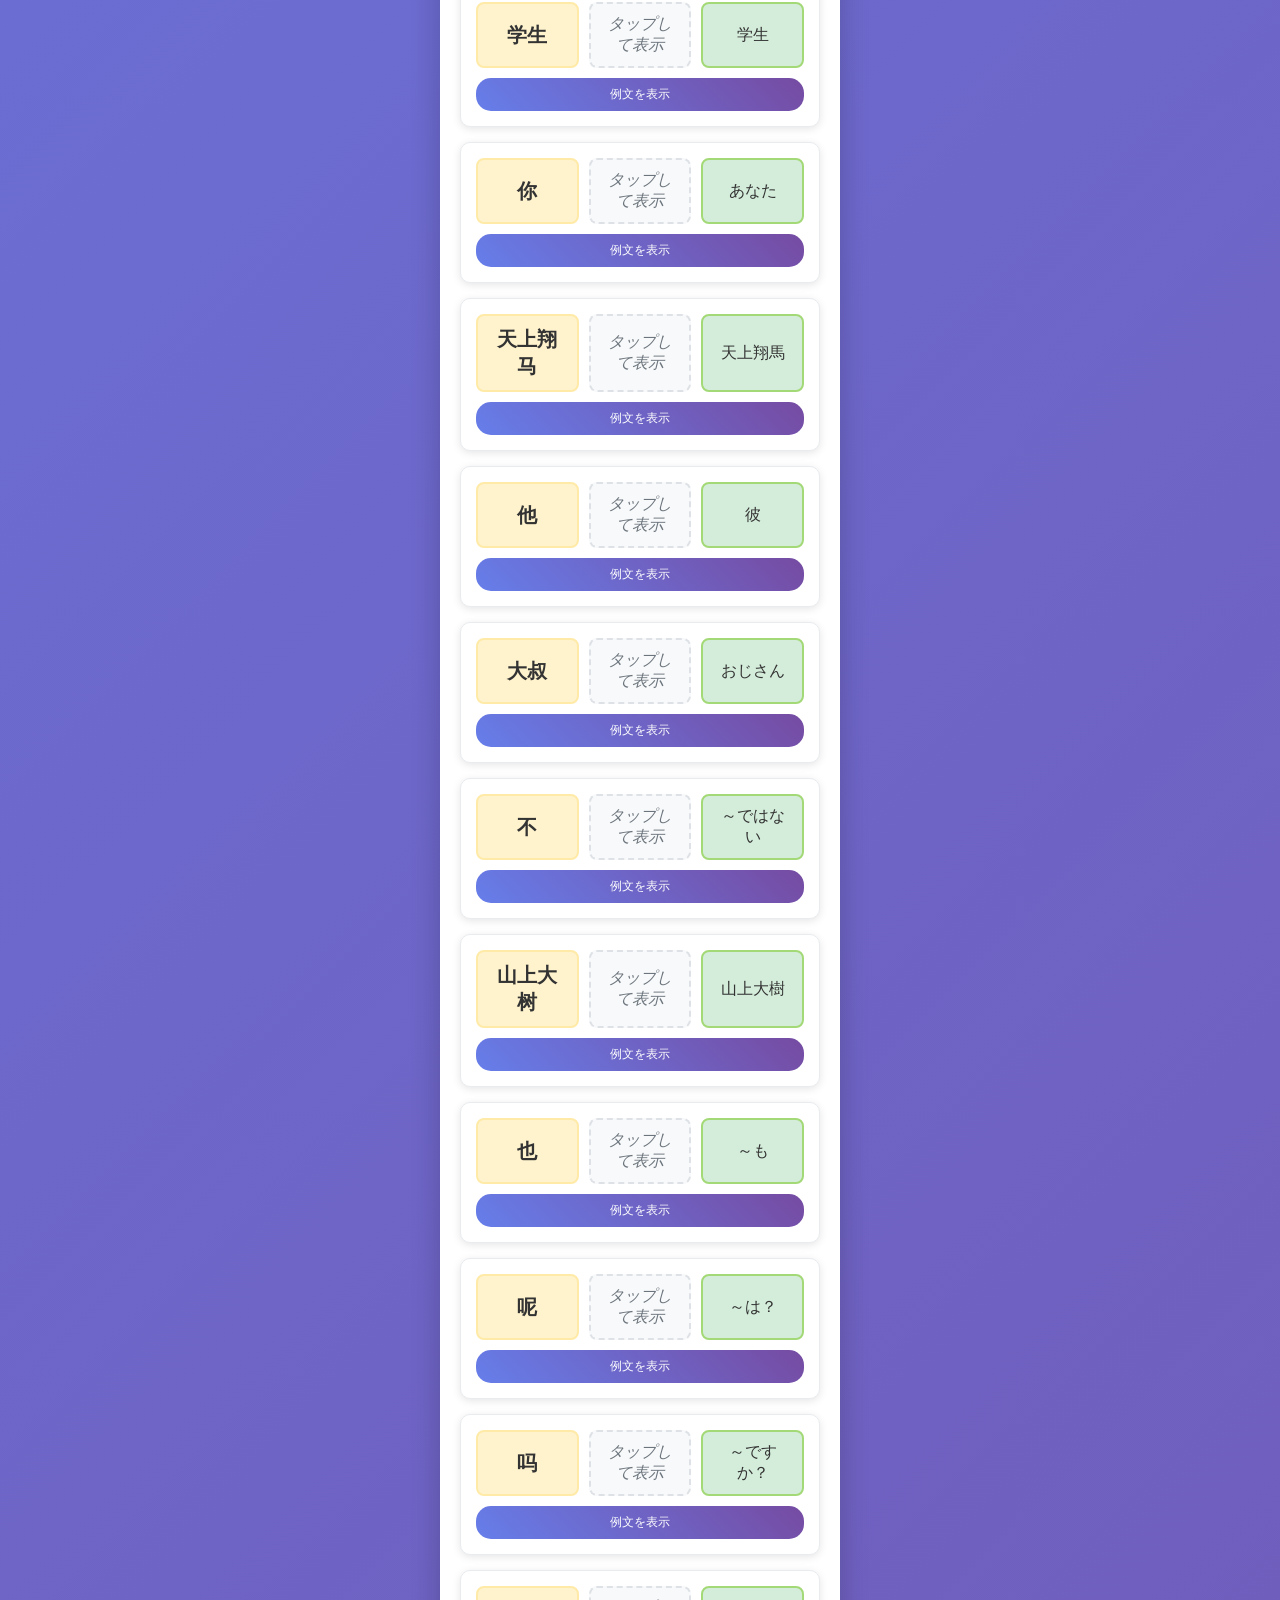
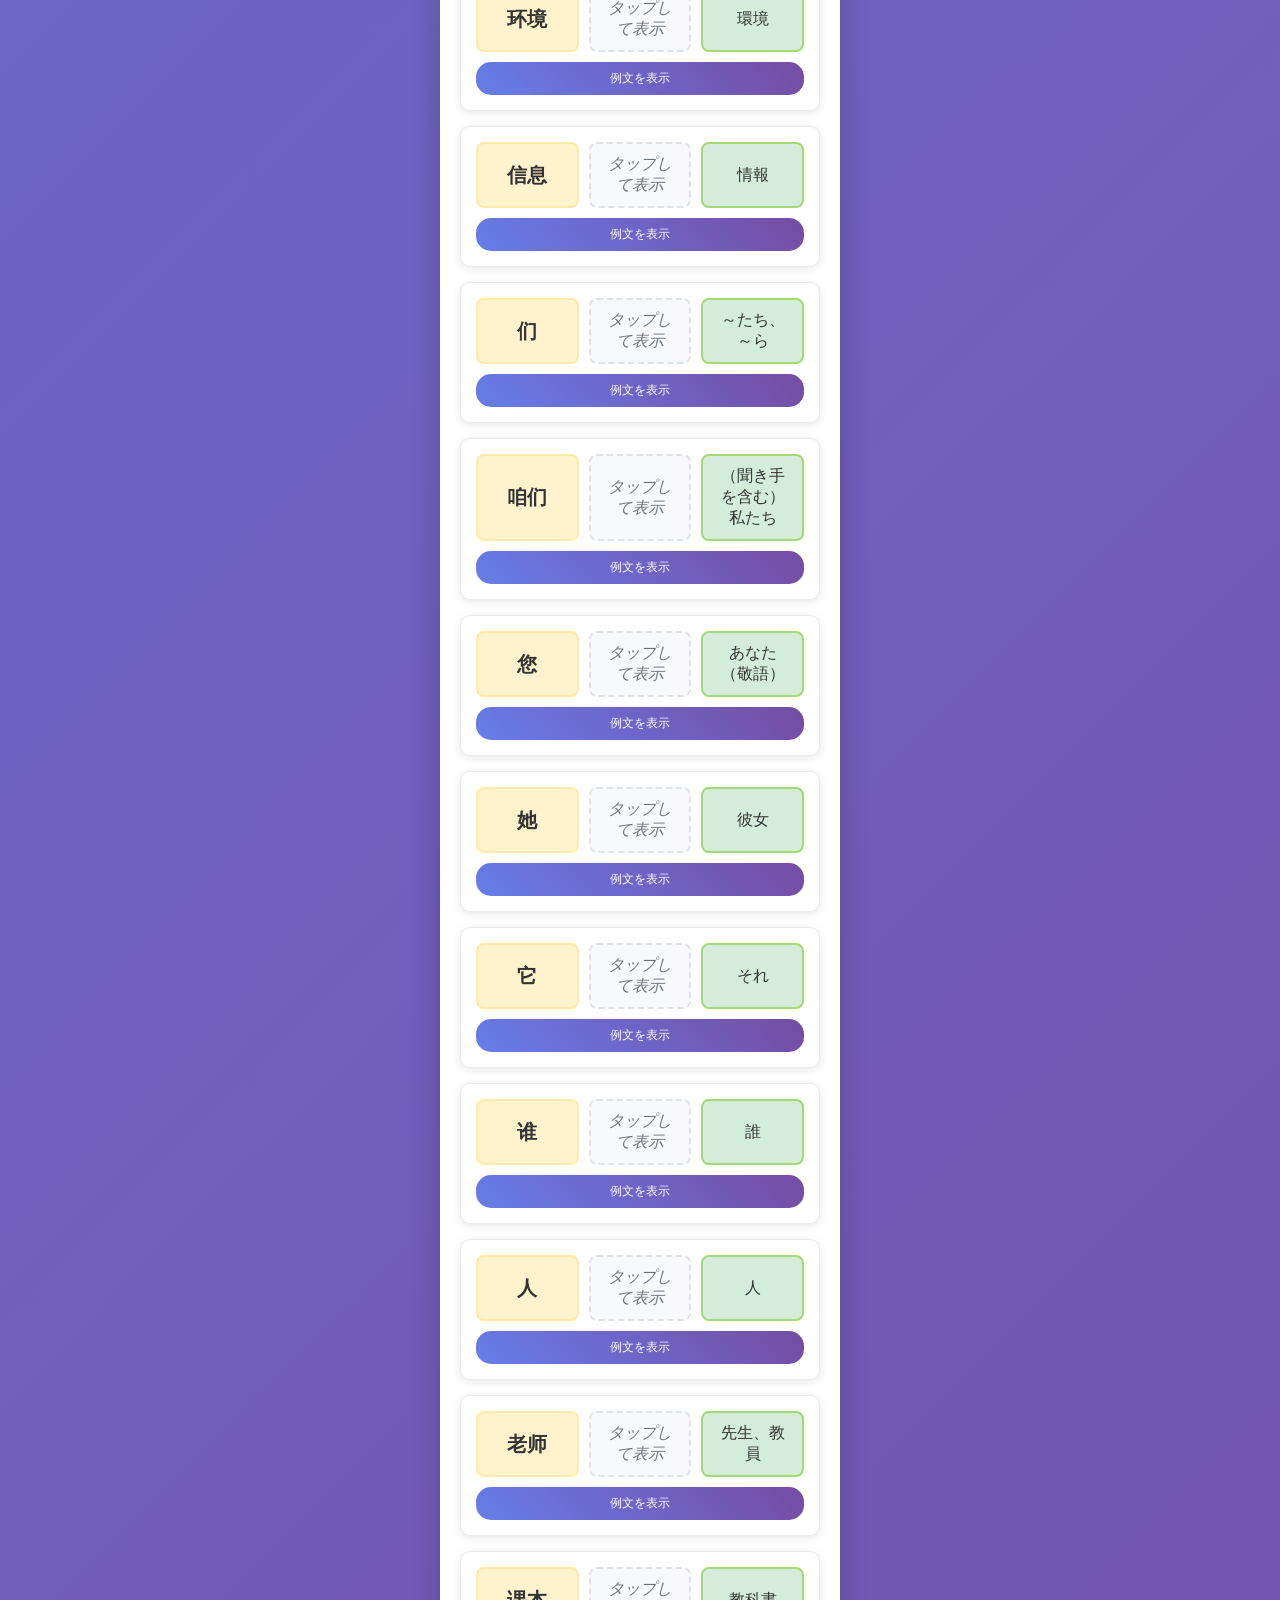
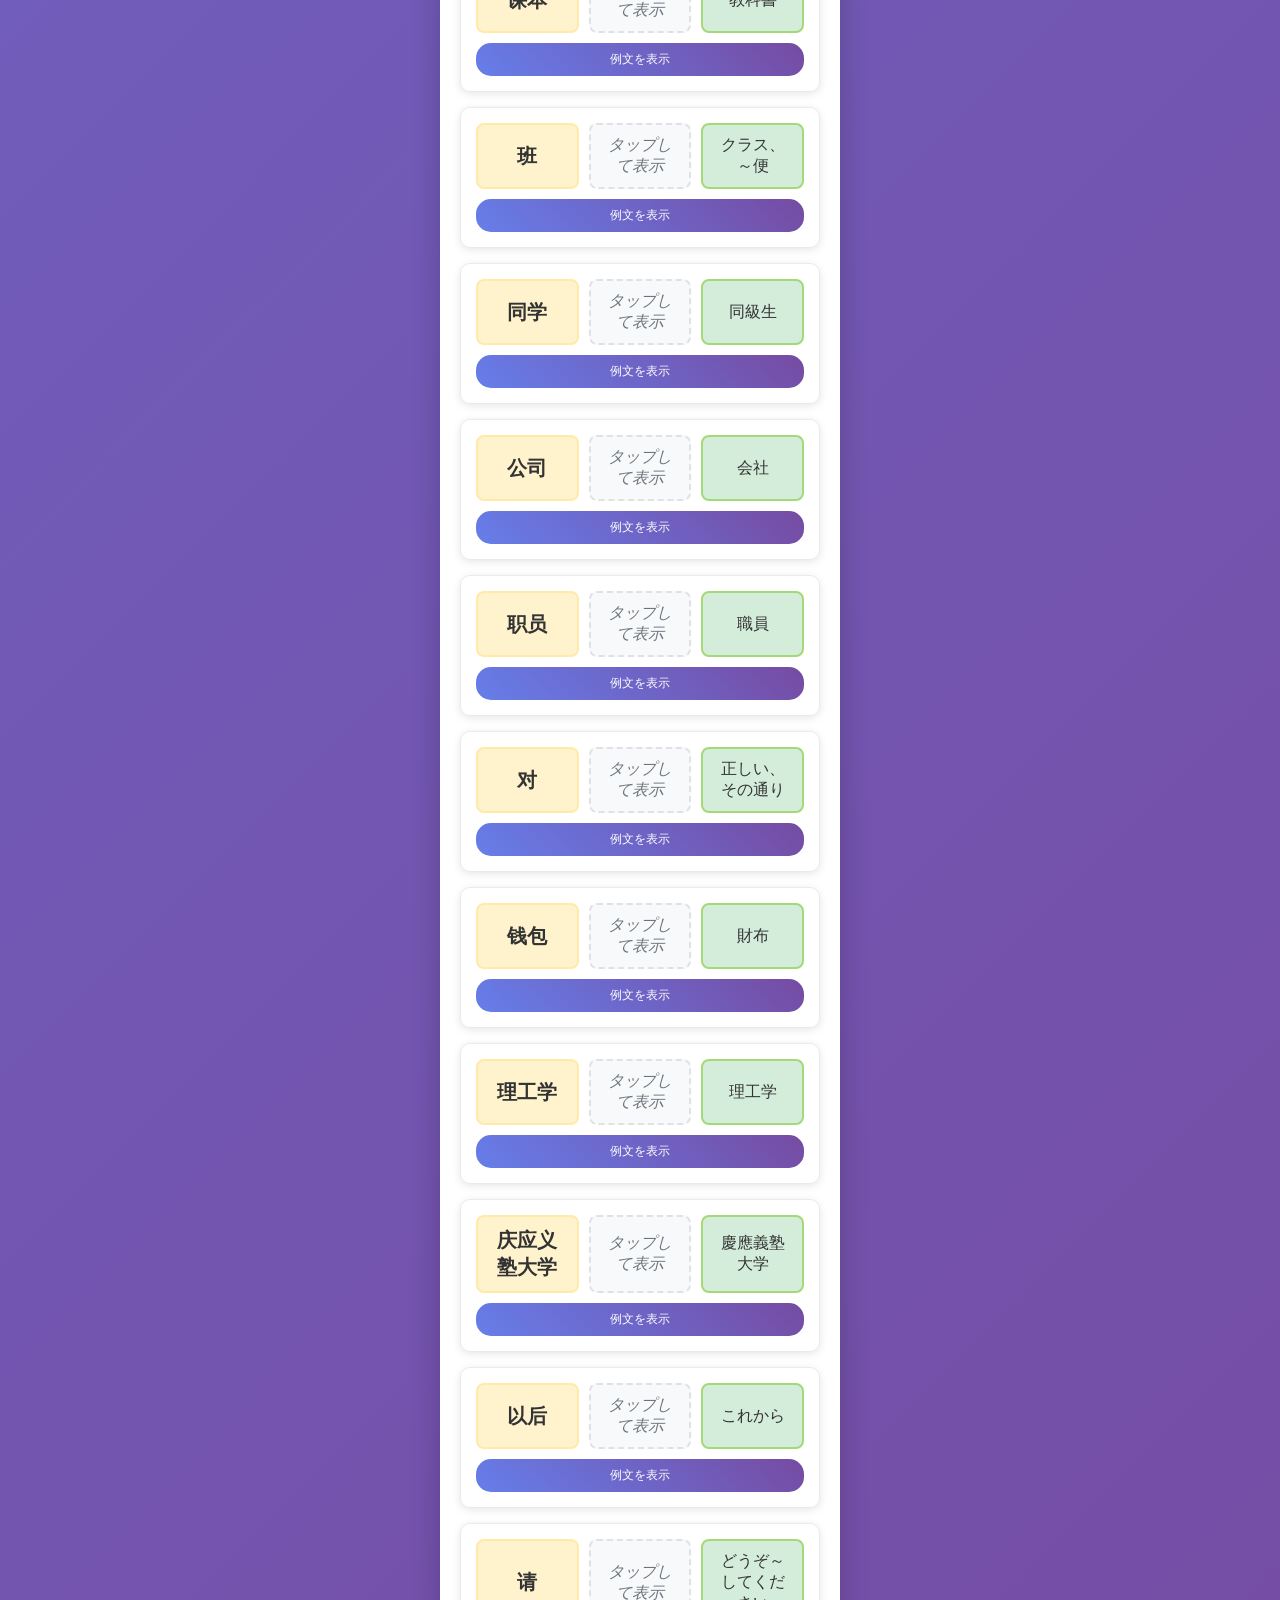
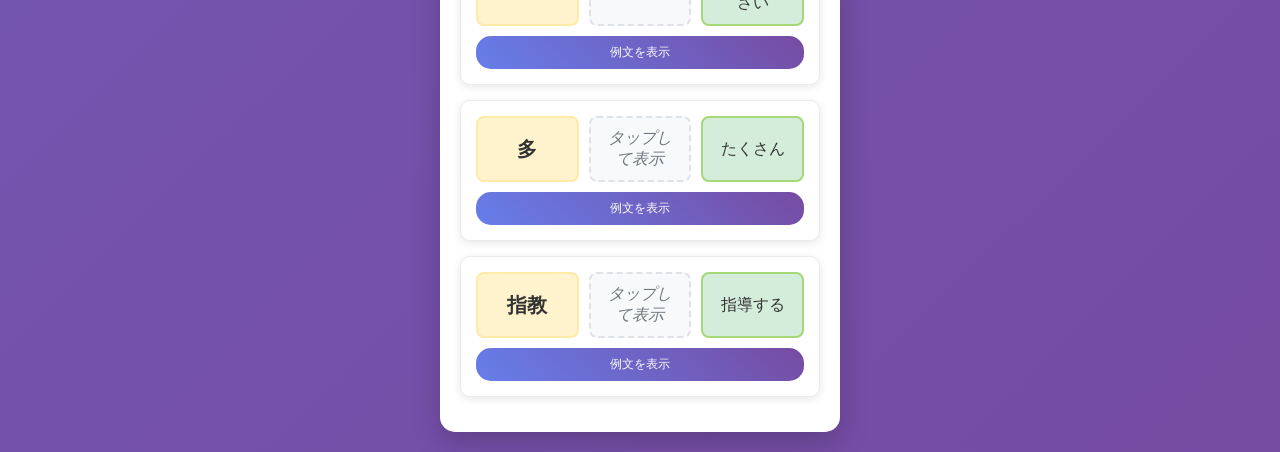
==== commit a13364d9: "Update index.html" ====
--- a/index.html
+++ b/index.html
@@ -251,7 +251,7 @@
     <div class="container">
         <div class="header">
             <h1>中国語単語学習</h1>
-            <p>タップして単語を覚えよう！</p>
+            <p>インテンシブ1単語</p>
         </div>
 
         <div class="lesson-tabs">
